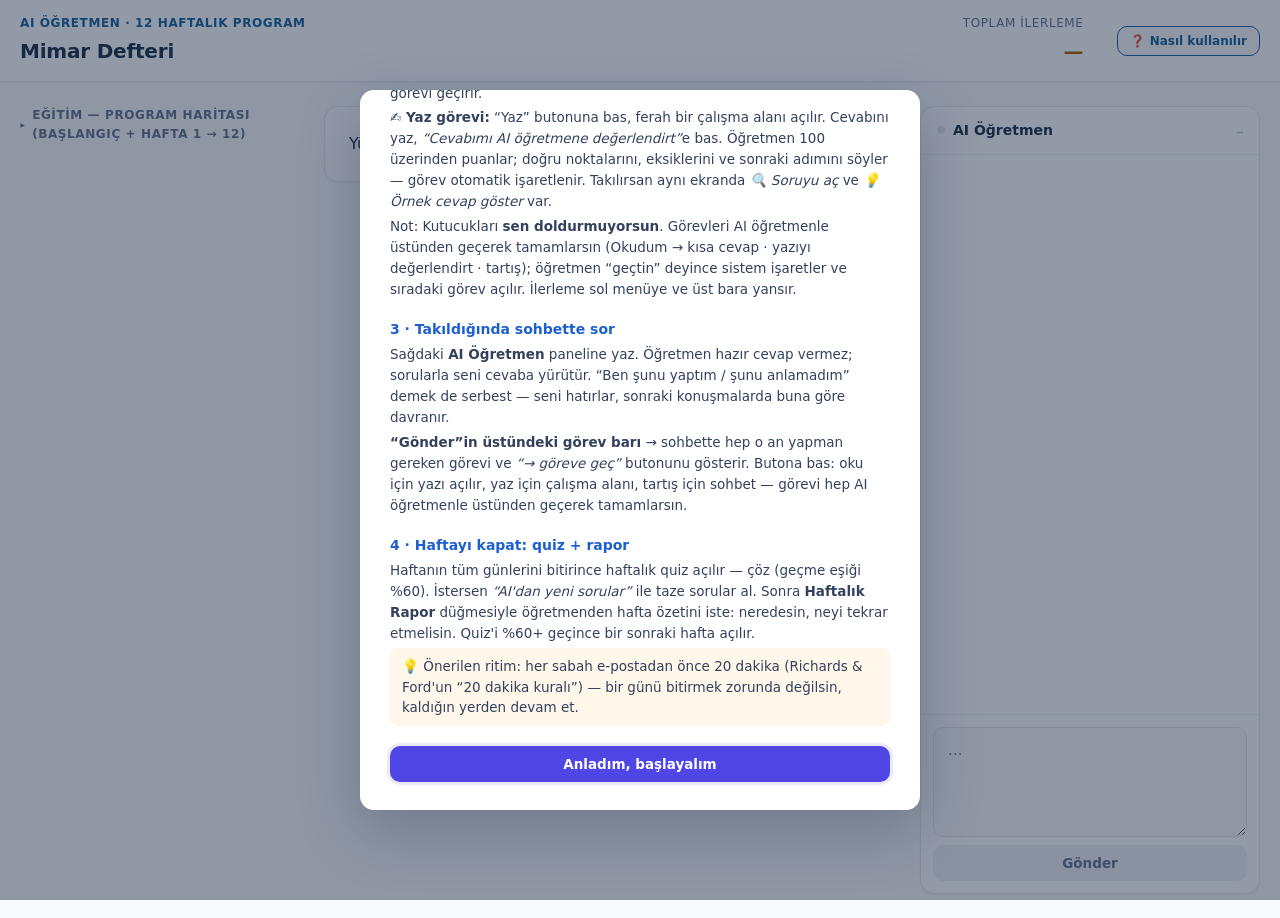
==== src/main/resources/static/index.html @ cf383ac9 "SokratAI (sokratai.tech) — AI Öğretmen: temiz başlangıç (kaynak: dd96b78)" ====
<!DOCTYPE html>
<html lang="tr">
<head>
<meta charset="UTF-8">
<meta name="viewport" content="width=device-width, initial-scale=1.0">
<title>AI Öğretmen — Mimar Defteri</title>
<meta http-equiv="Content-Security-Policy" content="default-src 'self'; img-src 'self' data:; connect-src 'self'">
<link rel="icon" href="data:,">
<link rel="stylesheet" href="style.css">
</head>
<body>

<header>
  <div class="hwrap">
    <div class="brand">
      <span class="eyebrow">AI Öğretmen · 12 Haftalık Program</span>
      <h1>Mimar Defteri</h1>
    </div>
    <div class="stat">
      <span class="lab">Toplam İlerleme</span>
      <span class="val" id="toplam-ilerleme">—</span>
    </div>
    <button class="btn btn-ikincil" id="kilavuz-ac" title="Nasıl kullanılır?">❓ Nasıl kullanılır</button>
  </div>
</header>

<dialog id="kilavuz">
  <div class="kilavuz-icerik">
    <h2>📖 Bu sayfa nasıl kullanılır?</h2>
    <!-- Moda özgü metin (Faz 10, ADR-0017): data-yalniz-yerel sitede gizlenir, data-yalniz-site yalnız sitede
         açılır (app.js moduMetinleriUygula). -->
    <p class="kilavuz-ozet" data-yalniz-yerel>Kısa özet: <strong>Dersi oku → Görevi AI öğretmenle üstünden geç
      (öğretmen “geçtin” deyince sistem işaretler) → Takılınca Sohbet'te sor → Hafta bitince quiz + rapor</strong></p>
    <p class="kilavuz-ozet" data-yalniz-site hidden>Kısa özet: <strong>Dersi oku → Görevi yap ve ✓ düğmesiyle kendin
      işaretle → Hafta bitince quiz → sonraki hafta açılır.</strong> AI öğretmen isteğe bağlı: kendi OpenRouter
      anahtarınla sohbet edebilirsin.</p>

    <h3>Ekranda ne ne demek?</h3>
    <p><strong>Hafta başlığı ve altındaki cümle</strong> → o haftanın hedefi: hafta bitince
      bunu yapabiliyor olmalısın. Altındaki <em>Kaynak:</em> satırı, dersin hangi yazı/kitaba
      dayandığını söyler.</p>
    <p><strong>📚 “Bu haftanın kaynakları” kutusu</strong> → o yazıların Türkçe çalışma
      metinleri. Bir görev “yazıyı oku” diyorsa ya da derse başlamadan okumak istersen,
      buradan aç — yazı sayfada açılır (başka siteye gitmene gerek yok).</p>
    <p><strong>GÜN 1…5 kartları</strong> → haftanın günlük dersleri. Karta tıkla: ders metni
      ve görevler açılır. Başlıktaki <strong>“1/3” sayacı</strong> o günün görevlerinden kaçını
      bitirdiğini gösterir (1/3 = üç görevden biri tamam).</p>
    <p><strong>Görev satırları</strong> → sırayla yapılacak işler; biri bitmeden bir sonraki
      açılmaz. Her görevin türü bellidir: <em>📖 Oku</em>, <em>✍️ Yaz</em>, <em>💬 Tartış</em>.
      Yanındaki butona basınca ne yapacağın açılır.</p>

    <h3>1 · Haftayı seç, günün dersini oku</h3>
    <p>Sol menüden haftayı seç (kilitli haftalar için önce öncekini bitirmen gerekir).
      Gün kartına tıkla — ders metni açılır. Yazıların tamamı Türkçe.</p>

    <h3>2 · Görevleri sırayla yap</h3>
    <p data-yalniz-yerel><strong>📖 Oku görevi:</strong> “Oku” butonuna bas, yazı sayfada açılır. Okuyunca
      <em>“✓ Okudum”</em>a bas — sonra AI öğretmen kısaca üstünden geçmen için bir soru sorar;
      en kritik 1-2 noktayı kendi cümlelerinle yazınca öğretmen görevi geçirir.</p>
    <p data-yalniz-yerel><strong>✍️ Yaz görevi:</strong> “Yaz” butonuna bas, ferah bir çalışma alanı açılır.
      Cevabını yaz, <em>“Cevabımı AI öğretmene değerlendirt”</em>e bas. Öğretmen 100 üzerinden
      puanlar; doğru noktalarını, eksiklerini ve sonraki adımını söyler — görev otomatik işaretlenir.
      Takılırsan aynı ekranda <em>🔍 Soruyu aç</em> ve <em>💡 Örnek cevap göster</em> var.</p>
    <p data-yalniz-yerel>Not: Kutucukları <strong>sen doldurmuyorsun</strong>. Görevleri AI öğretmenle üstünden
      geçerek tamamlarsın (Okudum → kısa cevap · yazıyı değerlendirt · tartış); öğretmen “geçtin”
      deyince sistem işaretler ve sıradaki görev açılır. İlerleme sol menüye ve üst bara yansır.</p>
    <p data-yalniz-site hidden><strong>📖 Oku görevi:</strong> “Oku” butonuna bas, yazı sayfada açılır. Okuyunca
      <em>“Okudum ✓”</em>a bas — görev işaretlenir. (Sohbete anahtarını eklediysen öğretmen önce kısa bir soru
      sorar; kendi cümlelerinle cevaplayınca görev geçer.)</p>
    <p data-yalniz-site hidden><strong>✍️ Yaz görevi:</strong> Görevi kendi defterinde ya da bir dosyada yap;
      bitirince <em>“Yaptım ✓”</em>a bas.</p>
    <p data-yalniz-site hidden><strong>💬 Tartış görevi:</strong> Konuyu düşün; anahtarın varsa AI öğretmenle
      sohbette tartış, yoksa <em>“Tartıştım ✓”</em> ile işaretle.</p>
    <p data-yalniz-site hidden>Not: <strong>Kutucukları kendin de işaretleyebilirsin</strong> — bitirdiğin görevi
      ✓ düğmesiyle işaretle, sıradaki görev açılır. İlerleme sol menüye ve üst bara yansır.</p>

    <h3>3 · Takıldığında sohbette sor</h3>
    <p data-yalniz-yerel>Sağdaki <strong>AI Öğretmen</strong> paneline yaz. Öğretmen hazır cevap vermez;
      sorularla seni cevaba yürütür. “Ben şunu yaptım / şunu anlamadım” demek de serbest —
      seni hatırlar, sonraki konuşmalarda buna göre davranır.</p>
    <p data-yalniz-yerel><strong>“Gönder”in üstündeki görev barı</strong> → sohbette hep o an yapman gereken
      görevi ve <em>“→ göreve geç”</em> butonunu gösterir. Butona bas: oku için yazı açılır,
      yaz için çalışma alanı, tartış için sohbet — görevi hep AI öğretmenle üstünden geçerek
      tamamlarsın.</p>
    <p data-yalniz-site hidden><strong>AI öğretmen isteğe bağlı, kendi anahtarınla:</strong> sağdaki panele kendi
      OpenRouter anahtarını eklersen öğretmenle sohbet edebilirsin. Öğretmen hazır cevap vermez; sorularla seni
      cevaba yürütür. Ücret senin OpenRouter hesabına yazılır; anahtarın yalnız bu tarayıcıda durur, sunucumuz
      kaydetmez. Anahtar eklemezsen de program eksiksiz çalışır.</p>
    <p data-yalniz-site hidden><strong>Görev barı</strong> → sağ panelde hep o an yapman gereken görevi gösterir;
      butonla göreve geçer ya da bitirdiğin görevi işaretlersin.</p>

    <h3 data-yalniz-yerel>4 · Haftayı kapat: quiz + rapor</h3>
    <h3 data-yalniz-site hidden>4 · Haftayı kapat: quiz</h3>
    <p data-yalniz-yerel>Haftanın tüm günlerini bitirince haftalık quiz açılır — çöz (geçme eşiği %60).
      İstersen <em>“AI'dan yeni sorular”</em> ile taze sorular al. Sonra <strong>Haftalık Rapor</strong>
      düğmesiyle öğretmenden hafta özetini iste: neredesin, neyi tekrar etmelisin.
      Quiz'i %60+ geçince bir sonraki hafta açılır.</p>
    <p data-yalniz-site hidden>Haftanın tüm günlerini bitirince haftalık quiz açılır — çöz (geçme eşiği %60).
      Quiz'i %60+ geçince bir sonraki hafta açılır.</p>

    <h3 data-yalniz-site hidden>5 · İlerlemen bu tarayıcıda</h3>
    <p data-yalniz-site hidden>Giriş yok: ilerlemen bu tarayıcıda tutulur. Üstteki <strong>🔑 İlerleme kodum</strong>
      ile kodunu al; başka bir tarayıcıda <strong>↩ Geri yükle</strong>'ye yapıştırınca kaldığın yerden devam
      edersin. Kodu şifre gibi sakla.</p>

    <p class="kilavuz-ritim">💡 Önerilen ritim: her sabah e-postadan önce 20 dakika
      (Richards &amp; Ford'un “20 dakika kuralı”) — bir günü bitirmek zorunda değilsin,
      kaldığın yerden devam et.</p>

    <button class="btn" id="kilavuz-kapat">Anladım, başlayalım</button>
  </div>
</dialog>

<!-- İlerleme kodu (yalnız site, ADR-0017): app.js ilerlemeKoduKur üst bar düğmelerini ekler ve bir bölümü açar. -->
<dialog id="kod-dialog" class="kod-dialog" aria-labelledby="kod-baslik">
  <div class="kod-icerik">
    <section id="kod-bolum" hidden>
      <h2 id="kod-baslik">🔑 İlerleme kodun</h2>
      <p>Bu tarayıcıdaki ilerlemen (görevler, quizler, sohbet) bu koda bağlı. Başka bir tarayıcıda ya da cihazda
        devam etmek için kodu kopyala, orada <strong>↩ Geri yükle</strong>'ye yapıştır.</p>
      <div class="kod-satir">
        <input id="kod-deger" class="kod-deger mono" type="text" readonly spellcheck="false" aria-label="İlerleme kodun">
        <button class="btn" id="kod-kopyala" type="button">Kopyala</button>
      </div>
      <p class="kod-mesaj" id="kod-mesaj" role="status" hidden></p>
      <p class="kod-uyari">⚠️ Bu kod şifre gibidir; kim bilirse ilerlemeni görür. Kimseyle paylaşma. Başka
        tarayıcıda devam etmek için orada 'Geri yükle'ye yapıştır.</p>
      <p class="kod-not">Kodun, ilk ilerlemeni kaydettikten sonra başka tarayıcıda işe yarar.</p>
    </section>
    <section id="geri-bolum" hidden>
      <h2>↩ İlerlemeni geri yükle</h2>
      <p>Başka bir tarayıcıda aldığın ilerleme kodunu yapıştır. Bu tarayıcı o ilerlemeye geçer.</p>
      <form id="geri-form" class="kod-satir" novalidate>
        <input id="geri-kod" class="kod-deger mono" type="text" autocomplete="off" spellcheck="false"
               placeholder="İlerleme kodun" aria-label="İlerleme kodu">
        <button class="btn" id="geri-yukle-btn" type="submit">Geri yükle</button>
      </form>
      <p class="kod-mesaj" id="geri-mesaj" role="alert" hidden></p>
      <p class="kod-uyari">⚠️ Bu tarayıcıdaki ilerleme bu kodla değişecek — buradaki mevcut ilerleme birleştirilmez.</p>
    </section>
    <button class="btn btn-ikincil kod-kapat" type="button" data-kod-kapat>Kapat</button>
  </div>
</dialog>

<div class="layout">

  <aside>
    <details class="menu-bolum">
      <summary class="map-title">Eğitim — Program Haritası (Başlangıç + Hafta 1 → 12)</summary>
      <div class="layer-stack" id="katman-haritasi"></div>
    </details>
    <!-- Mülakat bölümü varsayılan GİZLİ (ADR-0011): mulakat.js yalnız /api/ozellikler
         mulakat=true dönerse açar. -->
    <details class="menu-bolum" id="mulakat-bolumu" hidden>
      <summary class="map-title">Mülakat Hazırlığı — 14 Kademe</summary>
      <div class="layer-stack" id="mulakat-haritasi"></div>
    </details>
  </aside>

  <main id="icerik">
    <div class="panel" id="hafta-paneli">Yükleniyor…</div>
  </main>

  <div class="chat-aside">
    <div class="chat-panel">
      <div class="chat-head">
        <span class="dot" id="chat-dot"></span>
        <span class="t">AI Öğretmen</span>
        <span class="s mono" id="chat-durum">…</span>
      </div>
      <div class="chat-mesajlar" id="chat-mesajlar"></div>
      <div class="chat-giris">
        <div class="gorev-bar" id="gorev-bar" hidden></div>
        <textarea id="chat-girdi" placeholder="…" disabled></textarea>
        <button class="btn" id="chat-gonder" disabled>Gönder</button>
      </div>
    </div>
  </div>

</div>

<script src="app.js"></script>
<script src="mulakat.js"></script>
</body>
</html>
---- src/main/resources/static/style.css ----
/* AI Öğretmen — mimar-programi temasının offline uyarlaması */
:root {
  --ink: #F9FAFB;        /* açık zemin (yumuşak nötr) */
  --ink-2: #FFFFFF;      /* panel zemin */
  --line: #E5E7EB;       /* kenarlık (yumuşak) */
  --line-soft: #EEF1F4;
  --paper: #1C3247;      /* ana metin (koyu lacivert) */
  --muted: #64748B;      /* ikincil metin (yumuşak gri) */
  --cyan: #186399;       /* vurgu mavi (ikincil / link) */
  --amber: #A86300;      /* ilerleme / uyarı — WCAG AA (küçük metin 4.5:1) */
  --green: #25804C;      /* tamamlandı */
  --red: #BE4433;        /* yanlış / tehlike */
  --primary: #4F46E5;    /* ana aksiyon — indigo */
  --primary-hover: #4338CA;
  --primary-soft: rgba(79,70,229,.09);
  --radius: 10px;        /* varsayılan (buton/input/task) */
  --radius-lg: 14px;     /* büyük kartlar (panel, chat-panel, drawer) */
  --radius-sm: 8px;      /* küçük öğeler */
  --shadow-sm: 0 1px 2px rgba(16,24,40,.05);
  --shadow-md: 0 4px 12px -2px rgba(16,24,40,.08);
  --focus: 0 0 0 3px rgba(79,70,229,.12);
  --sans: system-ui, -apple-system, 'Segoe UI', sans-serif;
  --mono: ui-monospace, 'SF Mono', Menlo, monospace;
}
* { box-sizing: border-box; margin: 0; padding: 0; }
body {
  font-family: var(--sans);
  background: var(--ink);
  color: var(--paper);
  min-height: 100vh;
  line-height: 1.6;
}
.mono { font-family: var(--mono); }

/* ÜST BAR */
header {
  border-bottom: 1px solid var(--line);
  background: rgba(255,255,255,.94);
  backdrop-filter: blur(6px);
  box-shadow: var(--shadow-sm);
  position: sticky; top: 0; z-index: 50;
}
.hwrap { max-width: 1480px; margin: 0 auto; padding: 14px 20px; display: flex; align-items: center; gap: 18px; flex-wrap: wrap; }
.brand { display: flex; flex-direction: column; gap: 2px; margin-right: auto; }
.brand .eyebrow { font-family: var(--sans); font-size: 12px; font-weight: 600; letter-spacing: .05em; color: var(--cyan); text-transform: uppercase; }
.brand h1 { font-size: 20px; font-weight: 700; letter-spacing: -.01em; }
.stat { display: flex; flex-direction: column; align-items: flex-end; gap: 2px; min-width: 90px; }
.stat .lab { font-family: var(--sans); font-size: 12px; font-weight: 500; letter-spacing: .05em; color: var(--muted); text-transform: uppercase; }
.stat .val { font-size: 20px; font-weight: 700; color: var(--amber); }

/* YERLEŞİM: sol harita | içerik | sohbet paneli */
.layout {
  max-width: 1480px; margin: 0 auto; padding: 24px 20px;
  display: grid; grid-template-columns: 280px 1fr 340px; gap: 24px;
}
/* grid çocukları içerik min-genişliğinin altına inebilsin — 1fr=minmax(auto,1fr) yatay taşmasını önler */
.layout > * { min-width: 0; }
@media (max-width: 1200px) { .layout { grid-template-columns: 260px minmax(0, 1fr); } .chat-aside { grid-column: 1 / -1; position: static; height: auto; } }
@media (max-width: 860px) {
  .layout { grid-template-columns: minmax(0, 1fr); }
  aside { position: static; }
  .chat-aside { height: auto; }
  /* mobil dokunma hedefleri ≥40px */
  .btn, .btn-ikincil, .sifirla-btn { min-height: 40px; }
  .task-aksiyon { min-height: 38px; padding: 8px 12px; }
}

/* SOL: KATMAN HARİTASI (hafta 12 üstte, hafta 1 en altta — katman metaforu) */
aside { position: sticky; top: 96px; align-self: start; }
.map-title { font-family: var(--sans); font-size: 12px; font-weight: 600; letter-spacing: .05em; color: var(--muted); text-transform: uppercase; margin-bottom: 12px; }
.layer-stack { display: flex; flex-direction: column; gap: 8px; }
.layer {
  display: flex; align-items: center; gap: 10px;
  border: 1px solid var(--line); border-radius: var(--radius);
  background: var(--ink-2); padding: 10px 12px; cursor: pointer;
  box-shadow: var(--shadow-sm);
  transition: border-color .2s, transform .15s, box-shadow .15s;
  position: relative; overflow: hidden;
}
.layer:hover { border-color: var(--cyan); transform: translateX(3px); box-shadow: var(--shadow-md); }
.layer.active { border-color: var(--amber); }
.layer.baslangic { border-style: dashed; border-color: var(--amber); background: rgba(199,122,23,.07); margin-bottom: 4px; }
.layer.baslangic .no { font-size: 15px; width: auto; }
.layer.baslangic .pct { color: var(--amber); }
.layer .fillbar { position: absolute; left: 0; top: 0; bottom: 0; background: rgba(37,128,76,.10); z-index: 0; transition: width .4s ease; }
.layer > * { position: relative; z-index: 1; }
.layer .no { font-family: var(--mono); font-size: 11px; color: var(--cyan); width: 30px; flex-shrink: 0; }
.layer .nm { font-size: 13px; font-weight: 500; flex: 1; line-height: 1.3; }
.layer .pct { font-family: var(--mono); font-size: 11px; color: var(--muted); }
.layer.done .pct, .layer.done .no { color: var(--green); }

/* ORTA: İÇERİK */
.panel { border: 1px solid var(--line); border-radius: var(--radius-lg); background: var(--ink-2); padding: 24px; margin-bottom: 24px; box-shadow: var(--shadow-sm); }
.week-head { display: flex; align-items: baseline; gap: 12px; flex-wrap: wrap; margin-bottom: 6px; }
.week-head .tag { font-family: var(--sans); font-size: 12px; font-weight: 600; letter-spacing: .05em; color: var(--amber); text-transform: uppercase; border: 1px solid var(--amber); border-radius: 999px; padding: 2px 10px; }
.week-head h2 { font-size: 24px; font-weight: 700; letter-spacing: -.01em; }
.week-goal { color: var(--muted); font-size: 14px; margin-bottom: 4px; }
.week-src { font-family: var(--mono); font-size: 12px; color: var(--cyan); }
.hafta-kilit-banner { font-size: 13.5px; line-height: 1.5; color: #8a5a00; background: rgba(199,127,0,.09);
  border: 1px solid rgba(199,127,0,.4); border-left: 4px solid var(--amber); border-radius: 8px;
  padding: 10px 14px; margin: 10px 0 14px; }

.day { border: 1px solid var(--line-soft); border-radius: var(--radius); margin-top: 16px; overflow: hidden; }
.day-head { display: flex; align-items: center; gap: 10px; padding: 12px 16px; cursor: pointer; background: rgba(24,99,153,.05); }
.day-head:hover { background: rgba(24,99,153,.10); }
.day-head .dno { font-family: var(--mono); font-size: 11px; color: var(--cyan); flex-shrink: 0; width: 52px; }
.day-head .dtitle { font-weight: 600; font-size: 14px; flex: 1; }
.day-head .dstat { font-family: var(--mono); font-size: 11px; color: var(--muted); }
.day-head .dstat.done { color: var(--green); }
.day-head .chev { color: var(--muted); transition: transform .2s; font-size: 12px; }
.day.open .chev { transform: rotate(90deg); }
.day-body { display: none; padding: 14px 16px 18px; border-top: 1px solid var(--line-soft); }
.day.open .day-body { display: block; }
.ders { font-size: 14px; margin-bottom: 12px; }
.ders p { margin-bottom: 8px; }
.tasklist { display: flex; flex-direction: column; gap: 8px; }
.task { display: flex; align-items: center; gap: 10px; font-size: 13.5px; padding: 8px 10px; border: 1px solid var(--line-soft); border-radius: 8px; transition: background .15s, border-color .15s; }
.task:hover { background: rgba(24,99,153,.04); border-color: var(--line); }
.task input { accent-color: var(--green); width: 15px; height: 15px; flex-shrink: 0; cursor: pointer; }
.task.checked { color: var(--muted); }
.task .task-metin { flex: 1; min-width: 0; line-height: 1.4; overflow-wrap: anywhere; }
.task.checked .task-metin { text-decoration: line-through; text-decoration-color: rgba(37,128,76,.6); }

/* görev tip rozetleri */
.tip-rozet { display: inline-flex; align-items: center; justify-content: center; width: 24px; height: 24px; border-radius: 8px; font-size: 13px; line-height: 1; flex-shrink: 0; }
.tip-rozet.tip-oku    { background: rgba(24,99,153,.12); }
.tip-rozet.tip-yaz    { background: var(--primary-soft); }
.tip-rozet.tip-tartis { background: rgba(199,127,0,.14); }

/* görev aksiyon butonları */
.task-aksiyon { flex-shrink: 0; font-family: var(--sans); font-size: 12px; font-weight: 600; border-radius: 8px; padding: 6px 12px; cursor: pointer; border: 1px solid transparent; white-space: nowrap; transition: opacity .15s, background .15s, border-color .15s; }
.task-aksiyon:hover { opacity: .88; }
.task-aksiyon.tip-oku    { background: var(--ink); color: var(--cyan);    border-color: var(--cyan); }
.task-aksiyon.tip-yaz    { background: var(--primary); color: #fff; }
.task-aksiyon.tip-tartis { background: var(--ink); color: var(--amber);   border-color: var(--amber); }

/* panelde sabit aktif görev bağlam kartı */
.aktif-gorev { display: flex; align-items: center; gap: 8px; flex-wrap: wrap; margin: 10px 12px 0; padding: 8px 10px; border: 1px solid var(--primary); border-radius: 10px; background: var(--primary-soft); }
.aktif-gorev[hidden] { display: none; }
.aktif-gorev-etiket { font-family: var(--sans); font-size: 12px; letter-spacing: .05em; text-transform: uppercase; color: var(--primary); font-weight: 700; }
.aktif-gorev-metin { flex: 1; min-width: 120px; font-size: 12.5px; font-weight: 500; color: var(--paper); line-height: 1.4; }
.aktif-gorev-arac { display: flex; gap: 6px; align-items: center; margin-left: auto; }
.aktif-gorev-ornek { font-family: var(--sans); font-size: 11px; font-weight: 600; background: var(--ink-2); color: var(--primary); border: 1px solid var(--primary); border-radius: 8px; padding: 4px 9px; cursor: pointer; white-space: nowrap; transition: background .15s, color .15s; }
.aktif-gorev-ornek:hover { background: var(--primary); color: #fff; }
.aktif-gorev-kapat { background: none; border: none; color: var(--muted); font-size: 14px; line-height: 1; padding: 2px 4px; cursor: pointer; }
.aktif-gorev-kapat:hover { color: var(--red); }

/* değerlendirme sonrası görevi tamam butonu */
.gorev-tamam-btn { margin-top: 12px; background: var(--green); }
.gorev-tamam-btn:hover, .oku-okudum-btn:hover { background: #1F6E41; }

/* QUIZ */
.quiz { margin-top: 24px; border: 1px solid var(--line); border-left: 3px solid var(--cyan); border-radius: var(--radius); padding: 20px; background: rgba(24,99,153,.03); }
.quiz h3 { font-size: 16px; margin-bottom: 4px; color: var(--cyan); }
.quiz .qmeta { font-family: var(--mono); font-size: 11px; color: var(--muted); margin-bottom: 14px; }
.q { margin-bottom: 18px; }
.q .qt { font-size: 14px; font-weight: 600; margin-bottom: 8px; }
.opt { display: flex; align-items: flex-start; gap: 8px; padding: 8px 10px; border: 1px solid var(--line-soft); border-radius: var(--radius-sm); cursor: pointer; font-size: 13.5px; margin-bottom: 6px; }
.opt:hover { border-color: var(--cyan); }
.opt.secili { border-color: var(--cyan); background: rgba(24,99,153,.07); }
.opt.dogru { border-color: var(--green); background: rgba(37,128,76,.08); }
.opt.yanlis { border-color: var(--red); background: rgba(190,68,51,.07); }
.aciklama { font-size: 12.5px; color: var(--muted); border-left: 3px solid var(--line); padding: 4px 10px; margin-top: 6px; display: none; }
.quiz.bitti .aciklama { display: block; }
.btn {
  font-family: var(--sans); font-size: 13.5px; font-weight: 600;
  background: var(--primary); color: #fff; border: 0; border-radius: var(--radius);
  padding: 10px 18px; cursor: pointer; transition: background .15s, box-shadow .15s;
}
.btn:hover { background: var(--primary-hover); }
.btn:focus-visible { outline: none; box-shadow: var(--focus); }
.btn:disabled { background: var(--line-soft); color: var(--muted); cursor: not-allowed; }
.quiz-sonuc { font-weight: 700; font-size: 15px; margin-top: 10px; }
.quiz-sonuc.gecti { color: var(--green); }
.quiz-sonuc.kaldi { color: var(--red); }

/* SAĞ: SOHBET PANELİ */
.chat-aside { position: sticky; top: 96px; align-self: start; display: flex; flex-direction: column; height: calc(100vh - 112px); }
.chat-panel {
  border: 1px solid var(--line); border-radius: var(--radius-lg); background: var(--ink-2);
  display: flex; flex-direction: column; flex: 1; min-height: 420px;
  box-shadow: var(--shadow-sm);
}
.chat-head { padding: 12px 16px; border-bottom: 1px solid var(--line-soft); display: flex; align-items: center; gap: 8px; }
.chat-head .dot { width: 8px; height: 8px; border-radius: 50%; background: var(--line); }
.chat-head .dot.aktif { background: var(--green); }
.chat-head .t { font-weight: 700; font-size: 14px; }
.chat-head .s { font-family: var(--mono); font-size: 10.5px; color: var(--muted); margin-left: auto; }
.chat-mesajlar { flex: 1; overflow-y: auto; padding: 14px 16px; display: flex; flex-direction: column; gap: 10px; }
.chat-bilgi {
  border: 1px solid var(--line); border-radius: var(--radius);
  padding: 14px; font-size: 13px; color: var(--muted); background: rgba(24,99,153,.03);
}
.chat-bilgi b { color: var(--paper); }
.chat-bilgi ul { margin: 8px 0 0 18px; }
.chat-giris { border-top: 1px solid var(--line-soft); padding: 12px; display: flex; flex-direction: column; gap: 8px; }
.chat-giris textarea {
  width: 100%; resize: vertical; border: 1px solid var(--line); border-radius: var(--radius);
  font-family: var(--sans); font-size: 14.5px; line-height: 1.5; padding: 12px 14px;
  min-height: 110px; max-height: 300px; box-sizing: border-box;
  color: var(--paper); background: var(--ink-2);
}
.chat-giris .btn { width: 100%; }
.chat-giris textarea:focus { outline: none; border-color: var(--cyan); box-shadow: 0 0 0 3px rgba(24,99,153,.1); }
.chat-giris textarea:disabled { background: var(--ink); color: var(--muted); cursor: not-allowed; }

/* sohbet panelindeki dinamik "görevi bitir" barı (aktif göreve göre değişir) */
.gorev-bar { display: flex; align-items: center; gap: 8px; flex-wrap: wrap; padding: 8px 10px; border: 1px solid var(--primary); border-radius: var(--radius); background: var(--primary-soft); }
.gorev-bar-metin { flex: 1; min-width: 120px; font-size: 12.5px; font-weight: 500; color: var(--paper); line-height: 1.4; }
.gorev-bar-bitti { flex: 1; font-size: 12.5px; font-weight: 600; color: var(--muted); }
.gorev-bar.onizleme { border-color: var(--amber); background: rgba(168,99,0,.07); }
.gorev-bar-onizleme { flex: 1; min-width: 120px; font-size: 12px; font-weight: 500; color: #8a5a00; line-height: 1.45; }
.gorev-bar-btn { font-family: var(--sans); font-size: 12.5px; font-weight: 700; background: var(--primary); color: #fff; border: none; border-radius: var(--radius); padding: 9px 14px; min-height: 40px; cursor: pointer; white-space: nowrap; transition: background .15s; }
.gorev-bar-btn:hover { background: var(--primary-hover); }
.gorev-bar-btn:disabled { opacity: .65; cursor: default; }

/* sohbet modları */
.chat-modlar { display: flex; gap: 6px; padding: 10px 12px 0; }
.mod-btn {
  flex: 1; font-family: var(--sans); font-size: 12px; font-weight: 500; letter-spacing: .04em; text-transform: uppercase;
  background: var(--ink); color: var(--muted); border: 1px solid var(--line-soft);
  border-radius: var(--radius-sm); padding: 7px 0; cursor: pointer; transition: background .15s, border-color .15s, color .15s;
}
.mod-btn.aktif { background: rgba(24,99,153,.08); color: var(--cyan); border-color: var(--cyan); font-weight: 600; }

/* mesaj baloncukları */
.msg { max-width: 92%; padding: 9px 12px; border-radius: var(--radius); font-size: 13.5px; white-space: pre-wrap; }
.msg.user { align-self: flex-end; background: rgba(24,99,153,.10); border: 1px solid var(--line-soft); }
.msg.asistan { align-self: flex-start; background: var(--ink); border: 1px solid var(--line-soft); }
.msg.bekliyor { color: var(--muted); font-style: italic; }

/* butonlar / rapor / kitap */
.btn-ikincil { background: var(--ink); color: var(--cyan); border: 1px solid var(--cyan); font-size: 12px; padding: 7px 12px; margin-left: auto; }
.btn-ikincil:hover { background: rgba(24,99,153,.08); color: var(--cyan); }
.rapor-kutu { border: 1px solid var(--amber); border-radius: var(--radius); padding: 16px 18px; margin: 14px 0 6px; font-size: 14px; background: rgba(199,127,0,.03); }
.rapor-kutu h1 { font-size: 20px; margin-bottom: 8px; }
.rapor-kutu h2 { font-size: 15px; margin: 12px 0 4px; color: var(--cyan); }
.rapor-kutu ul { margin-left: 18px; }
.rapor-alt { display: flex; gap: 8px; align-items: center; font-size: 11px; color: var(--muted); margin-bottom: 10px; }
.rapor-alt .btn { margin-left: 0; }
.kitap-arac { display: flex; gap: 8px; padding: 10px 12px 0; }
.kitap-arac input[type="text"] {
  flex: 1; border: 1px solid var(--line); border-radius: var(--radius);
  font-family: var(--sans); font-size: 13px; padding: 7px 10px; color: var(--paper);
}
.kitap-arac input[type="text"]:focus { outline: none; border-color: var(--cyan); }
.dosya-btn { cursor: pointer; white-space: nowrap; }
.kitap-listesi { font-size: 12.5px; border: 1px solid var(--line); border-radius: var(--radius); padding: 10px 12px; color: var(--muted); background: rgba(24,99,153,.02); }
.kitap-listesi b { color: var(--paper); }

/* eğitim kaynakları */
.kaynak-baslik { font-size: 12px; font-weight: 600; letter-spacing: .05em; color: var(--muted); margin: 16px 0 8px; }
.kaynak-satir {
  display: flex; align-items: baseline; gap: 10px; cursor: pointer;
  border: 1px solid var(--line-soft); border-radius: var(--radius);
  padding: 12px 14px; margin-bottom: 8px; transition: border-color .15s, transform .15s, box-shadow .15s;
}
.kaynak-satir:hover { border-color: var(--cyan); transform: translateY(-1px); box-shadow: var(--shadow-md); }
.kaynak-ad { font-weight: 600; font-size: 13.5px; color: var(--cyan); flex: 1; }
.kaynak-meta { font-size: 11px; color: var(--muted); }
.kaynak-okuma .rapor-kutu { border-color: var(--cyan); background: rgba(24,99,153,.03); }
.kaynak-okuma .rapor-kutu h2 { margin-top: 14px; }
.kaynak-okuma .rapor-kutu h3 { font-size: 14px; margin: 12px 0 4px; }
.kaynak-okuma .rapor-kutu blockquote { border-left: 3px solid var(--line); padding-left: 10px; color: var(--muted); margin: 8px 0; }

/* değerlendirme kartı */
.dk { align-self: stretch; border: 1px solid var(--line); border-radius: var(--radius); padding: 12px; font-size: 13px; }
.dk .dk-puan { font-size: 26px; font-weight: 700; }
.dk .dk-puan.iyi { color: var(--green); }
.dk .dk-puan.orta { color: var(--amber); }
.dk .dk-puan.dusuk { color: var(--red); }
.dk h4 { font-size: 12px; text-transform: uppercase; letter-spacing: .04em; margin: 10px 0 4px; font-family: var(--sans); font-weight: 600; }
.dk h4.g { color: var(--green); } .dk h4.e { color: var(--amber); } .dk h4.y { color: var(--red); }
.dk ul { margin-left: 16px; }
.dk .dk-adim { border-left: 3px solid var(--cyan); padding: 4px 10px; margin-top: 10px; background: rgba(24,99,153,.05); }

/* Kullanım kılavuzu */
#kilavuz{margin:auto;border:none;border-radius:14px;box-shadow:0 20px 60px rgba(15,30,60,.25);
  max-width:560px;width:92%;padding:0}
#kilavuz::backdrop{background:rgba(15,30,60,.45)}
.kilavuz-icerik{padding:28px 30px;max-height:80vh;overflow-y:auto}
.kilavuz-icerik h2{margin:0 0 10px;font-size:20px;color:var(--koyu,#14264a)}
.kilavuz-icerik h3{margin:18px 0 4px;font-size:14px;color:var(--mavi,#1c5fd0)}
.kilavuz-icerik p{margin:4px 0;font-size:13.5px;line-height:1.55;color:#33415e}
.kilavuz-ozet{background:#eef4ff;border-radius:8px;padding:8px 12px;font-size:13px}
.kilavuz-ritim{background:#fff7ea;border-radius:8px;padding:8px 12px;margin-top:14px}
#kilavuz-kapat{margin-top:16px;width:100%}
#kilavuz-ac{white-space:nowrap;margin-left:16px}
.ipucu{font-size:12px;color:#5b6b8c;background:#f4f7fd;border-left:3px solid #c3d4f5;
  border-radius:0 8px 8px 0;padding:6px 10px;margin:6px 0 10px;line-height:1.5}

/* hidden özniteliği HER ZAMAN gizlesin — .kaynak-liste/.oku-drawer'daki display override'ları
   [hidden]'ı ezmesin (katlanır liste açık kalması bu yüzdendi). */
[hidden] { display: none !important; }

/* ---------- okuma yan-sayfası (side-sheet drawer) ---------- */
.oku-backdrop { position: fixed; inset: 0; background: rgba(15,30,45,.42); opacity: 0; transition: opacity .24s ease; z-index: 60; }
.oku-backdrop.acik { opacity: 1; }
body.oku-acik { overflow: hidden; }
.oku-drawer { position: fixed; top: 0; right: 0; height: 100vh; width: min(680px, 92vw); background: var(--ink);
  box-shadow: -12px 0 32px rgba(15,30,45,.20); display: flex; flex-direction: column;
  transform: translateX(100%); transition: transform .26s cubic-bezier(.2,.7,.2,1); z-index: 61; }
.oku-drawer.acik { transform: translateX(0); }
.oku-drawer-head { display: flex; align-items: center; gap: 10px; padding: 16px 20px; border-bottom: 1px solid var(--line); flex-shrink: 0; }
.oku-drawer-ikon { font-size: 18px; }
.oku-drawer-baslik { font-weight: 700; font-size: 15px; color: var(--paper); flex: 1; line-height: 1.3; }
.oku-drawer-kapat { width: 32px; height: 32px; border-radius: 8px; border: 1px solid var(--line); background: var(--ink);
  color: var(--muted); font-size: 15px; cursor: pointer; flex-shrink: 0; transition: background .15s; }
.oku-drawer-kapat:hover { background: var(--line-soft); }
.oku-drawer-govde { flex: 1; overflow-y: auto; padding: 24px 28px; }
.oku-drawer-govde .oku-metin { max-width: 68ch; font-size: 17px; line-height: 1.7; color: var(--paper); }
.oku-drawer-govde .oku-metin h2 { font-size: 21px; margin: 22px 0 8px; }
.oku-drawer-govde .oku-metin h3 { font-size: 17px; margin: 18px 0 6px; }
.oku-drawer-govde .oku-metin p { margin: 10px 0; }
.oku-drawer-govde .oku-metin ul, .oku-drawer-govde .oku-metin ol { margin: 10px 0 10px 22px; }
.oku-drawer-govde .oku-metin blockquote { border-left: 3px solid var(--line); padding-left: 12px; color: var(--muted); margin: 10px 0; }
.oku-drawer-govde .oku-metin code { font-family: var(--mono); background: var(--line-soft); padding: 1px 5px; border-radius: 4px; font-size: .9em; }
.oku-drawer-alt { display: flex; align-items: center; justify-content: space-between; gap: 10px; padding: 12px 20px; border-top: 1px solid var(--line); flex-shrink: 0; min-height: 12px; }
.oku-drawer-orijinal { color: var(--cyan); font-size: 12px; text-decoration: none; }
.oku-drawer-orijinal:hover { text-decoration: underline; }
.oku-secim-liste { display: flex; flex-direction: column; gap: 8px; }

/* ---------- katlanır kaynak başlığı ---------- */
.kaynak-blok { margin: 18px 0 4px; }
.kaynak-katli-baslik { display: flex; align-items: center; gap: 8px; width: 100%; text-align: left;
  background: rgba(24,99,153,.05); border: 1px solid var(--line-soft); border-radius: 8px; padding: 9px 12px; cursor: pointer;
  font-family: var(--sans); color: var(--paper); transition: background .15s; }
.kaynak-katli-baslik:hover { background: rgba(24,99,153,.10); }
.kaynak-katli-ad { font-size: 12.5px; font-weight: 600; flex: 1; }
.kaynak-katli-chev { color: var(--muted); font-size: 12px; transition: transform .2s; }
.kaynak-katli-baslik.acik .kaynak-katli-chev { transform: rotate(90deg); }
.kaynak-liste { display: flex; flex-direction: column; gap: 8px; margin-top: 8px; }

/* ---------- orta kolon: geniş çalışma görünümü ---------- */
.calisma-geri { margin: 0 0 14px; }
.calisma-kart { max-width: 780px; }
.calisma-ust { font-size: 12px; letter-spacing: .05em; color: var(--muted); }
.calisma-baslik { display: flex; align-items: center; gap: 10px; margin: 8px 0 6px; }
.calisma-etiket { font-size: 12px; text-transform: uppercase; letter-spacing: .05em; color: var(--muted); font-family: var(--sans); font-weight: 600; }
.calisma-cip { margin-left: auto; font-size: 11px; font-family: var(--mono); color: var(--primary);
  background: var(--primary-soft); border-radius: 999px; padding: 3px 10px; }
.calisma-gorev { font-size: 19px; line-height: 1.4; color: var(--paper); margin: 0 0 14px; font-weight: 700; }
.calisma-baglam { margin: 0 0 16px; border: 1px solid var(--line-soft); border-radius: 10px; background: rgba(24,99,153,.04); padding: 0 14px; }
.calisma-baglam summary { cursor: pointer; padding: 11px 0; font-size: 12.5px; font-weight: 600; color: var(--cyan); list-style: none; }
.calisma-baglam summary::-webkit-details-marker { display: none; }
.calisma-baglam summary::before { content: "▸ "; }
.calisma-baglam[open] summary::before { content: "▾ "; }
.calisma-baglam-ic { font-size: 13.5px; line-height: 1.6; color: var(--paper); padding: 0 0 12px; }
.calisma-baglam-ic p { margin: 4px 0; }
.calisma-arac-ipucu { font-size: 13px; line-height: 1.5; color: var(--muted); margin: 4px 0 10px; }
.calisma-arac-ipucu strong { color: var(--mavi, #1c5fd0); font-weight: 600; }
.calisma-arac { margin-bottom: 8px; }
.calisma-arac .btn-ikincil { margin-left: 0; }
.calisma-ornek { border: 1px solid var(--line); border-radius: var(--radius-sm); padding: 12px 14px; margin-bottom: 12px; background: rgba(24,99,153,.03); }
.calisma-ornek-baslik { font-size: 12px; color: var(--muted); letter-spacing: .05em; margin-bottom: 6px; }
.calisma-ornek-metin { font-size: 13.5px; line-height: 1.6; color: var(--paper); white-space: pre-wrap; }
.calisma-girdi { width: 100%; min-height: 220px; resize: vertical; font-family: var(--sans); font-size: 15px; line-height: 1.6;
  color: var(--paper); background: #fff; border: 1.5px solid var(--line); border-radius: 10px; padding: 14px 16px; box-sizing: border-box; }
.calisma-girdi:focus { outline: none; border-color: var(--primary); box-shadow: 0 0 0 3px var(--primary-soft); }
.calisma-gonder { margin-top: 12px; }
.calisma-sonuc { margin-top: 16px; }
.calisma-sonuc .dk { font-size: 14px; }
.calisma-sohbet-link { margin: 12px 0 0; }
.gorev-tamam-btn { margin-top: 12px; background: var(--green); }

/* ---------- AI panel netlik yardımcıları ---------- */
.mod-aciklama { font-size: 12px; color: var(--muted); line-height: 1.5; padding: 8px 2px 8px; border-bottom: 1px solid var(--line-soft); margin-bottom: 8px; }
.panel-odak { font-size: 12px; font-weight: 600; color: #fff; background: var(--cyan); border-radius: 6px; padding: 7px 12px; margin-bottom: 8px; line-height: 1.4; box-shadow: 0 1px 3px rgba(24,99,153,.25); }
.chat-ayrac { text-align: center; font-size: 11px; color: var(--muted); font-family: var(--mono); margin: 8px 0 4px; letter-spacing: .03em; }

/* ---------- otomatik tamamlama / okudum ---------- */
.oku-okudum-btn { background: var(--green); color: #fff; font-size: 13px; padding: 8px 16px; }
.msg.sistem { align-self: center; background: rgba(37,128,76,.10); color: var(--green); border: 1px solid rgba(37,128,76,.30); border-radius: 999px; padding: 5px 14px; font-size: 12px; font-weight: 600; text-align: center; }
.calisma-tamam-not { margin-top: 10px; color: var(--green); font-size: 13px; font-weight: 600; }
.aktif-gorev-tamam { background: var(--green); color: #fff; border: none; border-radius: 8px; font-size: 12px; padding: 5px 10px; cursor: pointer; }
.aktif-gorev-tamam:disabled { opacity: .7; cursor: default; }

/* ---------- sıralı görev kilidi ---------- */
.task.task-kilitli { opacity: .45; }
.task.task-kilitli:hover { background: none; border-color: var(--line-soft); }
.task.task-aktif { border-color: var(--primary); background: var(--primary-soft); }
.task-aksiyon:disabled { opacity: .5; cursor: not-allowed; }
.task-aksiyon:disabled:hover { opacity: .5; }
.task input:disabled { cursor: not-allowed; }
.simdi-rozet { font-size: 10px; font-family: var(--mono); color: var(--primary); background: #fff; border: 1px solid var(--primary); border-radius: 999px; padding: 2px 8px; white-space: nowrap; flex-shrink: 0; }

/* ---------- lineer kilit: hafta / gün / quiz ---------- */
.layer.kilitli { opacity: .45; cursor: not-allowed; }
.layer.kilitli:hover { transform: none; }
.day.gun-kilitli { opacity: .5; }
.day.gun-kilitli .day-head { cursor: not-allowed; }
.quiz-kilit { color: var(--muted); background: var(--line-soft); border-radius: 8px; padding: 12px 14px; font-size: 13px; margin-top: 4px; }

.sifirla-btn { font-size: 12px; padding: 6px 10px; border-radius: 8px; border: 1px solid var(--line); background: var(--ink); color: var(--muted); cursor: pointer; margin-right: 8px; }
.sifirla-btn:hover { color: var(--red); border-color: var(--red); }

/* ---------- okuma metnindeki inline SVG şemalar (```svg fence) ---------- */
.oku-sema { margin: 22px auto; text-align: center; max-width: 100%; }
.oku-sema svg { max-width: 100%; height: auto; }
.oku-sema figcaption { font-size: 12px; color: var(--muted); margin-top: 6px; font-family: var(--mono); }

/* ---------- markdown tablolar (GFM eklentisi — ADR-0006) ---------- */
/* display:block + overflow-x:auto → dar ekranda tablo KENDİ İÇİNDE kayar, gövde yatay taşmaz */
.ders table, .oku-metin table, .rapor-kutu table {
  width: 100%; border-collapse: collapse; margin: 14px 0; font-size: 13.5px;
  display: block; overflow-x: auto; border-radius: var(--radius-sm);
}
.ders th, .oku-metin th, .rapor-kutu th {
  text-align: left; font-weight: 700; color: var(--paper);
  background: var(--line-soft); border: 1px solid var(--line); padding: 8px 10px;
  white-space: nowrap;
}
.ders td, .oku-metin td, .rapor-kutu td {
  border: 1px solid var(--line); padding: 8px 10px; vertical-align: top; line-height: 1.45;
}
.ders tbody tr:nth-child(even), .oku-metin tbody tr:nth-child(even),
.rapor-kutu tbody tr:nth-child(even) { background: rgba(24,99,153,.03); }

/* görev barı durum modifikatörleri: yüzeydeysen "sürüyor", gün bitince "bitti" */
.gorev-bar.suruyor { border-color: var(--green); background: rgba(37,128,76,.06); }
.gorev-bar.suruyor .gorev-bar-btn { background: var(--green); }
.gorev-bar.suruyor .gorev-bar-btn:hover { background: #1f6b40; }
.gorev-bar.bitti { border-color: var(--green); background: rgba(37,128,76,.06); }

/* ---------- Prompt Atölyesi ---------- */
/* sol menü satırı: kilitsiz, indigo vurgulu (Başlangıç Kılavuzu'nun altında) */
.layer.atolye { border-style: dashed; border-color: var(--primary); background: var(--primary-soft); margin-bottom: 4px; }
.layer.atolye .no { font-size: 15px; width: auto; }
.layer.atolye .pct { color: var(--primary); }
.layer.atolye.active { border-style: solid; border-color: var(--primary); }

/* kategori sekmeleri */
.atolye-sekmeler { display: flex; flex-wrap: wrap; gap: 8px; margin: 18px 0 6px; }
.atolye-sekme { font-family: var(--sans); font-size: 13px; font-weight: 600; color: var(--muted);
  background: var(--ink); border: 1px solid var(--line); border-radius: 999px; padding: 7px 16px; cursor: pointer;
  transition: color .15s, border-color .15s, background .15s; }
.atolye-sekme:hover { color: var(--primary); border-color: var(--primary); }
.atolye-sekme.aktif { color: #fff; background: var(--primary); border-color: var(--primary); }
.atolye-kat-aciklama { font-size: 13.5px; line-height: 1.6; color: var(--muted); margin: 8px 0 4px; }

/* alıştırma kartları */
.atolye-kartlar { display: flex; flex-direction: column; gap: 18px; margin-top: 16px; }
.atolye-kart { border: 1px solid var(--line); border-radius: var(--radius-lg); background: var(--ink-2);
  padding: 18px 20px; box-shadow: var(--shadow-sm); }
.atolye-kart-bas { display: flex; align-items: baseline; gap: 10px; margin-bottom: 10px; }
.atolye-teknik { font-size: 17px; font-weight: 700; color: var(--paper); margin: 0; }
.atolye-id { font-size: 11px; color: var(--muted); }
.atolye-bolum { margin: 10px 0; }
.atolye-etiket { font-family: var(--sans); font-size: 11px; font-weight: 700; letter-spacing: .05em;
  text-transform: uppercase; color: var(--cyan); margin-bottom: 4px; }
.atolye-etiket.kotu { color: var(--red); }
.atolye-bolum-ic { font-size: 14px; line-height: 1.6; color: var(--paper); }
.atolye-p { margin: 4px 0; white-space: pre-wrap; }
.atolye-kod { background: rgba(16,24,40,.05); border: 1px solid var(--line-soft); border-radius: var(--radius-sm);
  padding: 10px 12px; margin: 6px 0; overflow-x: auto; font-family: var(--mono); font-size: 12.5px; line-height: 1.5; }
.atolye-kod code { font-family: var(--mono); white-space: pre; }
.atolye-kotu { border-left: 3px solid var(--red); background: rgba(190,68,51,.05); border-radius: var(--radius-sm);
  padding: 8px 12px; font-family: var(--mono); font-size: 13px; color: var(--paper); white-space: pre-wrap; }
.atolye-girdi { width: 100%; min-height: 110px; resize: vertical; font-family: var(--sans); font-size: 14.5px;
  line-height: 1.6; margin: 12px 0 6px; padding: 12px 14px; border: 1px solid var(--line); border-radius: var(--radius);
  background: var(--ink); color: var(--paper); }
.atolye-girdi:focus { outline: none; border-color: var(--primary); box-shadow: 0 0 0 3px var(--primary-soft); }
.atolye-ipucu { margin: 6px 0 10px; border: 1px solid var(--line-soft); border-radius: var(--radius-sm);
  background: rgba(24,99,153,.04); padding: 0 12px; }
.atolye-ipucu summary { cursor: pointer; padding: 9px 0; font-size: 12.5px; font-weight: 600; color: var(--cyan);
  list-style: none; }
.atolye-ipucu summary::-webkit-details-marker { display: none; }
.atolye-ipucu summary::before { content: "▸ "; }
.atolye-ipucu[open] summary::before { content: "▾ "; }
.atolye-ipucu-ic { font-size: 13.5px; line-height: 1.6; color: var(--paper); padding: 0 0 10px; }
.atolye-cozum-btn { margin-left: 0; }
.atolye-cozum { margin-top: 12px; border-top: 1px dashed var(--line); padding-top: 10px; }
.atolye-ai-btn { margin-top: 12px; }
.atolye-ai-sonuc { margin-top: 12px; }
.atolye-ai-sonuc .dk { font-size: 14px; }

/* mülakat: cevap verildikten sonra kalan (doğru/yanlış olmayan) şıklar sönük + tıklanamaz
   (".pasif" — "kilitli" platformda ilerleme-kilidi anlamına gelir, karışmasın) */
.opt.pasif { opacity: .6; cursor: not-allowed; pointer-events: none; }

/* Tekrar listesinde ÖNCEKİ yanlış seçim: kesikli kırmızı — ".yanlis"tan (dolu kırmızı, kesin
   sonuç) ayrılır, çünkü burada soru hâlâ ÇÖZÜLEBİLİR; doğru cevap gösterilmez. */
.opt.onceki { border-color: var(--red); border-style: dashed; background: rgba(190,68,51,.04); }
.opt.onceki:hover { border-style: solid; }
.opt-not { font-size: 11px; color: var(--red); opacity: .85; margin-left: auto; flex-shrink: 0;
  align-self: center; padding-left: 8px; }

/* ---------- sol menü: katlanır bölümler (Eğitim / Mülakat bağımsız aç-kapa) ---------- */
.menu-bolum { margin-bottom: 20px; }
.menu-bolum > summary.map-title {
  cursor: pointer; list-style: none; user-select: none;
  display: flex; align-items: center; gap: 7px;
}
.menu-bolum > summary.map-title::-webkit-details-marker { display: none; }
.menu-bolum > summary.map-title::before {
  content: "\25BE"; font-size: 9px; color: var(--muted);
  transition: transform .15s ease; flex-shrink: 0;
}
.menu-bolum:not([open]) > summary.map-title::before { transform: rotate(-90deg); }
.menu-bolum > summary.map-title:hover { color: var(--primary); }

/* Katlanabilir mülakat sorusu (native <details>) — .quiz kimliği (cyan sol şerit) korunur,
   ama başlık artık tıklanır özet; şıklar ancak açınca görünür (menü gibi). */
details.mulakat-soru { margin-top: 10px; padding: 0; overflow: hidden; }
/* user-select:none YOK: sayfayı yukarıdan aşağı sürükleyerek soru+şık birlikte kopyalanabilsin
   (soru metni sol menüdeki başlıkların aksine içerik). İstenmeyen aç/kapa'yı mulakat.js'teki
   seçim korumalı click handler engeller. */
details.mulakat-soru > summary.qsum {
  cursor: pointer; list-style: none;
  display: flex; align-items: center; gap: 10px; padding: 11px 14px;
  background: rgba(24,99,153,.05);
}
details.mulakat-soru > summary.qsum:hover { background: rgba(24,99,153,.10); }
details.mulakat-soru > summary.qsum::-webkit-details-marker { display: none; }
details.mulakat-soru > summary.qsum::before {
  content: "\25B6"; font-size: 9px; color: var(--muted);
  transition: transform .15s ease; flex-shrink: 0;
}
details.mulakat-soru[open] > summary.qsum::before { transform: rotate(90deg); }
.qsum-no { font-family: var(--mono); font-size: 11px; color: var(--cyan); flex-shrink: 0; }
.qsum-zor { font-family: var(--mono); font-size: 10.5px; color: var(--muted);
  border: 1px solid var(--line-soft); border-radius: 6px; padding: 1px 6px; flex-shrink: 0; }
.qsum-t { font-size: 13.5px; font-weight: 600; flex: 1; min-width: 0; }
.qsum-durum { font-family: var(--mono); font-weight: 700; flex-shrink: 0; }
.qsum-durum.dogru { color: var(--green); }
.qsum-durum.yanlis { color: var(--red); }
details.mulakat-soru > .q { padding: 14px 16px 8px; margin-bottom: 0; }

/* Soru listesi araç çubuğu — "Tümünü aç/kapat". Kapalı <details> içeriği render edilmediği için
   sürükleyerek kopyalamaya girmez; bu düğme tek tıkla hepsini açar. */
.soru-araclar { display: flex; margin: 14px 0 2px; }
.tumunu-ac { font-family: var(--mono); font-size: 11.5px; border-radius: var(--radius-sm);
  padding: 5px 10px; cursor: pointer; white-space: nowrap; }

/* "Doğru Cevaplar" sol-menü satırı — Hatalı'nın (❌) yeşil simetriği (✅). */
.layer.atolye.dogrular { border-color: var(--green); background: rgba(37,128,76,.06); }
.layer.atolye.dogrular .pct { color: var(--green); }
.layer.atolye.dogrular.active { border-style: solid; border-color: var(--green); }

/* Açılış karşılama/bilgilendirme sayfası (Hafta 1 otomatik yüklenmez). */
.karsilama { max-width: 760px; margin: 0 auto; padding: 8px 0; }
.karsilama-baslik { font-size: 26px; font-weight: 700; margin-bottom: 8px; }
.karsilama-ozet { font-size: 14.5px; color: var(--muted); line-height: 1.6; margin-bottom: 24px; }
.karsilama-kartlar { display: grid; grid-template-columns: 1fr 1fr; gap: 16px; }
.karsilama-kart { border: 1px solid var(--line); border-radius: var(--radius); padding: 22px;
  background: rgba(24,99,153,.03); display: flex; flex-direction: column; gap: 8px; }
.karsilama-kart .kk-ikon { font-size: 28px; }
.karsilama-kart h3 { font-size: 17px; color: var(--cyan); }
.karsilama-kart p { font-size: 13px; color: var(--muted); line-height: 1.55; flex: 1; }
.karsilama-kart .btn { margin-top: 10px; align-self: flex-start; }
@media (max-width: 640px) { .karsilama-kartlar { grid-template-columns: 1fr; } }

/* ---------- Hata sayfaları (static/error/*.html) — ortalanmış tek kart ---------- */
.kimlik-sayfa { display: flex; align-items: center; justify-content: center; padding: 48px 16px; min-height: 100vh; }
.kimlik-kart { width: 100%; max-width: 420px; background: var(--ink-2); border: 1px solid var(--line);
  border-radius: var(--radius-lg); box-shadow: var(--shadow-md); padding: 32px 28px; }
.kimlik-kart .eyebrow { font-size: 12px; font-weight: 600; letter-spacing: .05em; color: var(--cyan); text-transform: uppercase; }
.kimlik-kart h1 { font-size: 22px; font-weight: 700; margin: 4px 0 18px; }
.kimlik-kart p { font-size: 14px; color: var(--muted); margin-bottom: 14px; }
/* Hata sayfaları (static/error/*.html): bağlantı görünümlü tam genişlik düğme */
.btn-blok { display: block; text-align: center; text-decoration: none; margin-top: 6px; }

/* ---------- Faz 10 (ADR-0017): isteğe bağlı anahtar kartı + kendin işaretle + ilerleme kodu ---------- */
.anahtar-kart { border: 1px solid var(--line); border-radius: var(--radius); background: var(--ink-2);
  padding: 16px; display: flex; flex-direction: column; gap: 12px; box-shadow: var(--shadow-sm); }
.anahtar-baslik { font-size: 15px; font-weight: 700; line-height: 1.3; }
.anahtar-ozet { font-size: 13px; color: var(--muted); line-height: 1.5; }
.anahtar-hata { font-size: 13px; line-height: 1.5; color: var(--red); background: rgba(190,68,51,.07);
  border: 1px solid rgba(190,68,51,.3); border-radius: var(--radius-sm); padding: 8px 12px; }
.anahtar-form { display: flex; flex-direction: column; gap: 8px; }
.anahtar-etiket { font-size: 12px; font-weight: 600; color: var(--paper); }
.anahtar-girdi, .kod-deger { font: inherit; font-size: 14px; color: var(--paper); background: var(--ink-2);
  border: 1px solid var(--line); border-radius: var(--radius); padding: 8px 12px; min-height: 40px; width: 100%; min-width: 0; }
.anahtar-girdi:focus, .kod-deger:focus { outline: none; border-color: var(--primary); box-shadow: var(--focus); }
.anahtar-hatirla { display: flex; align-items: center; gap: 8px; font-size: 13px; color: var(--paper); cursor: pointer; }
.anahtar-hatirla input { accent-color: var(--primary); width: 16px; height: 16px; }
.anahtar-kaydet { width: 100%; }
.anahtar-yardim { font-size: 13px; border-top: 1px solid var(--line-soft); padding-top: 8px; }
.anahtar-yardim summary { cursor: pointer; color: var(--cyan); font-weight: 600; }
.anahtar-yardim ol { margin: 8px 0 0 20px; display: flex; flex-direction: column; gap: 4px; line-height: 1.5; }
.anahtar-not { font-size: 12px; color: var(--muted); line-height: 1.5; background: var(--ink);
  border-radius: var(--radius-sm); padding: 8px 12px; }
.anahtar-kaldir { font-family: var(--sans); font-size: 12px; color: var(--muted); background: transparent; border: 0;
  border-radius: var(--radius-sm); padding: 4px 8px; cursor: pointer; white-space: nowrap; }
.anahtar-kaldir:hover { color: var(--red); background: rgba(190,68,51,.07); }
.anahtar-kaldir:focus-visible { outline: none; box-shadow: var(--focus); }

/* "Okudum ✓ / Yaptım ✓ / Tartıştım ✓": görevi kendin işaretleme düğmesi (tamamlanma rengi) */
.task-aksiyon.task-isaretle { background: var(--ink-2); color: var(--green); border-color: var(--green); }
.task-aksiyon.task-isaretle:hover { background: rgba(37,128,76,.08); opacity: 1; }

/* İlerleme kodu penceresi (kılavuz penceresiyle aynı dil) */
.kod-btn { white-space: nowrap; }
.kod-btn:hover { color: var(--cyan); border-color: var(--cyan); }
.kod-dialog { margin: auto; border: none; border-radius: var(--radius-lg); box-shadow: 0 20px 60px rgba(15,30,60,.25);
  max-width: 520px; width: calc(100% - 32px); padding: 0; color: var(--paper); }
.kod-dialog::backdrop { background: rgba(15,30,60,.45); }
.kod-icerik { padding: 24px; display: flex; flex-direction: column; gap: 12px; max-height: 85vh; overflow-y: auto; }
.kod-icerik section { display: flex; flex-direction: column; gap: 12px; }
.kod-icerik section[hidden] { display: none; }
.kod-icerik h2 { font-size: 18px; font-weight: 700; }
.kod-icerik p { font-size: 13.5px; line-height: 1.55; color: var(--muted); }
.kod-satir { display: flex; gap: 8px; align-items: stretch; }
.kod-satir .btn { white-space: nowrap; }
.kod-mesaj { font-size: 13px; color: var(--green); }
.kod-mesaj.hata { color: var(--red); }
.kod-icerik .kod-uyari { color: #8a5a00; background: rgba(168,99,0,.07); border: 1px solid rgba(168,99,0,.25);
  border-radius: var(--radius-sm); padding: 8px 12px; }
.kod-icerik .kod-not { font-size: 12px; }
.kod-kapat { margin-left: 0; align-self: flex-end; }
@media (max-width: 520px) { .kod-satir { flex-direction: column; } }
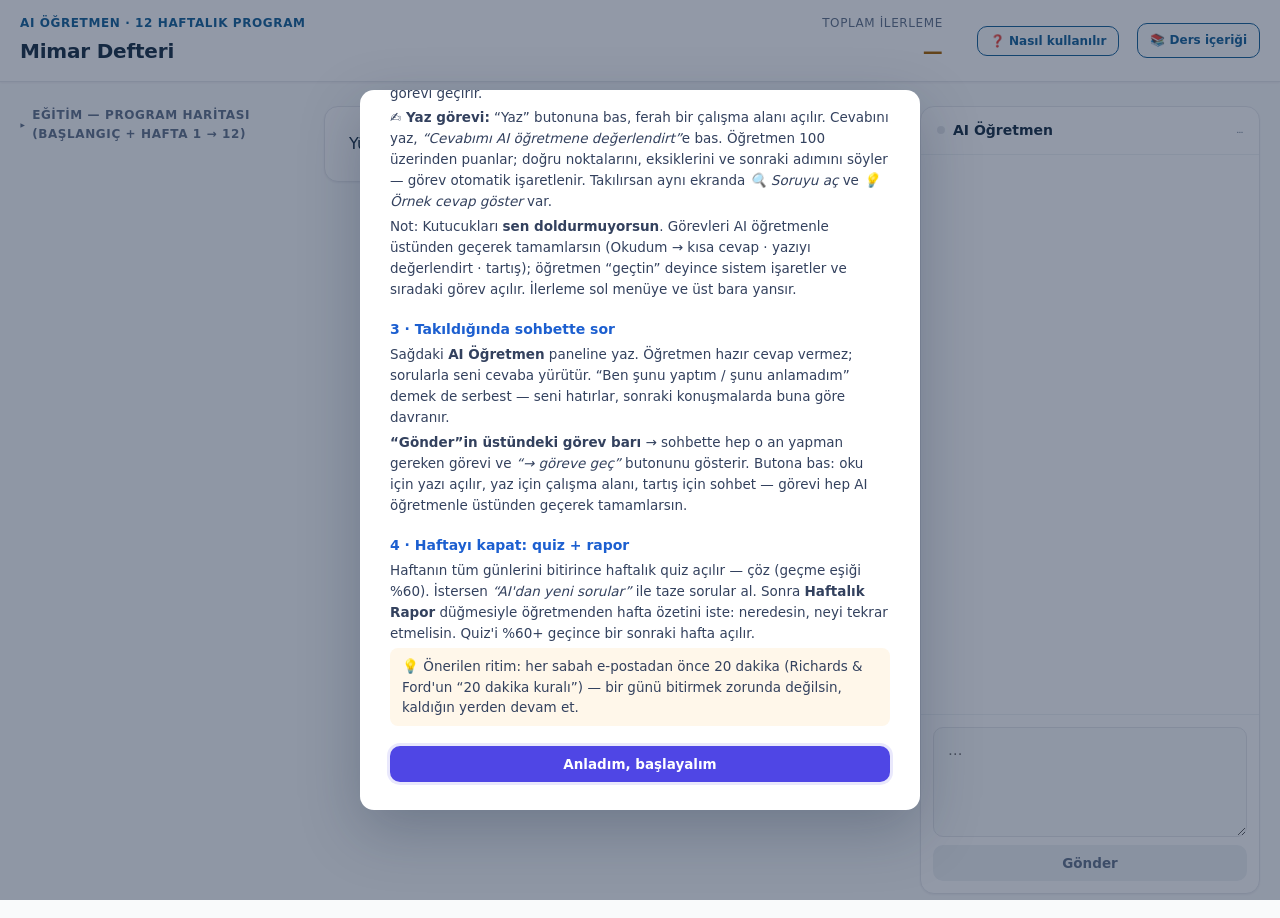
==== commit 3cef82cd: "[faz-12] Herkese açık ders sayfaları (JS'siz), llms.txt, genişletilmiş sitemap" ====
--- a/src/main/resources/static/index.html
+++ b/src/main/resources/static/index.html
@@ -3,10 +3,39 @@
 <head>
 <meta charset="UTF-8">
 <meta name="viewport" content="width=device-width, initial-scale=1.0">
-<title>AI Öğretmen — Mimar Defteri</title>
-<meta http-equiv="Content-Security-Policy" content="default-src 'self'; img-src 'self' data:; connect-src 'self'">
-<link rel="icon" href="data:,">
+<title>SokratAI — AI Öğretmen · 12 Haftalık Yapay Zekâ Mühendisliği Programı</title>
+<meta name="description" content="12 haftalık ücretsiz Türkçe yapay zekâ mühendisliği ve yazılım mimarlığı programı: günlük dersler, görevler, quizler ve Sokratik AI öğretmen.">
+<!-- CSP (ADR-0019): GA4 yalnız APP_SITE_GA_OLCUM_KIMLIGI ayarlıysa app.js'ten yüklenir; satır içi betik YOK. -->
+<meta http-equiv="Content-Security-Policy" content="default-src 'self'; script-src 'self' https://www.googletagmanager.com; connect-src 'self' https://*.google-analytics.com https://*.analytics.google.com https://*.googletagmanager.com; img-src 'self' data: https://*.google-analytics.com https://*.googletagmanager.com">
+<meta name="theme-color" content="#4F46E5">
+<meta name="robots" content="index, follow">
+<!-- seo:alan -->
+<meta property="og:type" content="website">
+<meta property="og:locale" content="tr_TR">
+<meta property="og:site_name" content="SokratAI">
+<meta property="og:title" content="SokratAI — AI Öğretmen">
+<meta property="og:description" content="12 haftalık ücretsiz Türkçe yapay zekâ mühendisliği ve yazılım mimarlığı programı: günlük dersler, görevler, quizler ve Sokratik AI öğretmen.">
+<meta name="twitter:card" content="summary">
+<meta name="twitter:title" content="SokratAI — AI Öğretmen">
+<meta name="twitter:description" content="12 haftalık ücretsiz Türkçe yapay zekâ mühendisliği ve yazılım mimarlığı programı: günlük dersler, görevler, quizler ve Sokratik AI öğretmen.">
+<link rel="icon" href="favicon.svg" type="image/svg+xml">
 <link rel="stylesheet" href="style.css">
+<!-- schema.org JSON-LD: çalıştırılmayan veri bloğu (CSP script-src'ye takılmaz). -->
+<script type="application/ld+json">
+{
+  "@context": "https://schema.org",
+  "@type": "Course",
+  "name": "AI Öğretmen — 12 Haftalık Yapay Zekâ Mühendisliği Programı",
+  "description": "12 haftalık ücretsiz Türkçe yapay zekâ mühendisliği ve yazılım mimarlığı programı: günlük dersler, görevler, quizler ve Sokratik AI öğretmen.",
+  "inLanguage": "tr",
+  "isAccessibleForFree": true,
+  "educationalLevel": "Orta",
+  "provider": {
+    "@type": "Organization",
+    "name": "SokratAI"
+  }
+}
+</script>
 </head>
 <body>
 
@@ -21,8 +50,19 @@
       <span class="val" id="toplam-ilerleme">—</span>
     </div>
     <button class="btn btn-ikincil" id="kilavuz-ac" title="Nasıl kullanılır?">❓ Nasıl kullanılır</button>
+    <a class="btn btn-ikincil ders-icerik-bag" href="/dersler">📚 Ders içeriği</a>
   </div>
 </header>
+
+<!-- JS çalıştırmayan tarayıcılar ve botlar için (ADR-0020): içerik /dersler altında sunucuda çizilir. -->
+<noscript>
+  <div class="panel noscript-not">
+    <p><strong>SokratAI</strong> — ücretsiz, Türkçe, 12 haftalık yapay zekâ mühendisliği ve yazılım mimarlığı
+      programı: günlük dersler, görevler, Türkçe kaynak metinleri ve Sokratik AI öğretmen. Etkileşimli uygulama
+      JavaScript ister; tüm ders ve kaynak metinlerini JavaScript olmadan okuyabilirsin:
+      <a href="/dersler">Ders içeriği</a>.</p>
+  </div>
+</noscript>
 
 <dialog id="kilavuz">
   <div class="kilavuz-icerik">
--- a/src/main/resources/static/style.css
+++ b/src/main/resources/static/style.css
@@ -609,3 +609,32 @@
 .kod-icerik .kod-not { font-size: 12px; }
 .kod-kapat { margin-left: 0; align-self: flex-end; }
 @media (max-width: 520px) { .kod-satir { flex-direction: column; } }
+
+/* ---------- Herkese açık, JS'siz ders sayfaları (/dersler, /hafta/…, /kaynak/…; ADR-0020) ---------- */
+.ders-icerik-bag { margin-left: 0; text-decoration: none; }
+.noscript-not { max-width: 860px; margin: 16px auto; }
+.acik-marka { font-size: 20px; font-weight: 700; letter-spacing: -.01em; color: var(--paper); text-decoration: none; }
+.acik-ust-bag { text-decoration: none; }
+.acik-sayfa { max-width: 860px; margin: 0 auto; padding: 24px 16px 40px; }
+.acik-yol ol { list-style: none; display: flex; flex-wrap: wrap; gap: 6px; font-size: 13px; color: var(--muted); margin-bottom: 18px; }
+.acik-yol li + li::before { content: "›"; margin-right: 6px; }
+.acik-yol a { color: var(--cyan); }
+.acik-icerik { font-size: 17px; line-height: 1.7; overflow-wrap: anywhere; }
+.acik-icerik h1 { font-size: 28px; line-height: 1.25; margin: 6px 0 12px; }
+.acik-icerik h2 { font-size: 21px; margin: 26px 0 8px; }
+.acik-icerik h3 { font-size: 17px; margin: 18px 0 6px; }
+.acik-icerik p { margin: 10px 0; }
+.acik-icerik ul, .acik-icerik ol { margin: 10px 0 10px 22px; }
+.acik-icerik li { margin: 4px 0; }
+.acik-icerik blockquote { border-left: 3px solid var(--line); padding-left: 12px; color: var(--muted); margin: 10px 0; }
+.acik-icerik code { font-family: var(--mono); background: var(--line-soft); padding: 1px 5px; border-radius: 4px; font-size: .9em; }
+.acik-icerik pre { overflow-x: auto; background: var(--line-soft); padding: 10px 12px; border-radius: 6px; margin: 10px 0; }
+.acik-icerik pre code { padding: 0; background: none; }
+.acik-icerik .eyebrow { font-size: 12px; font-weight: 600; letter-spacing: .05em; color: var(--cyan); text-transform: uppercase; margin: 0; }
+.acik-ozet { font-size: 18px; }
+.acik-soluk { color: var(--muted); font-size: 15px; }
+.acik-cta { margin: 16px 0 20px; }
+.acik-cta .btn { text-decoration: none; display: inline-block; }
+.acik-gezinme { display: flex; flex-wrap: wrap; justify-content: space-between; gap: 12px; margin-top: 28px; padding-top: 14px; border-top: 1px solid var(--line); }
+.acik-alt { max-width: 860px; margin: 0 auto; padding: 18px 16px 32px; border-top: 1px solid var(--line); font-size: 13px; color: var(--muted); }
+.acik-alt p { margin: 4px 0; }
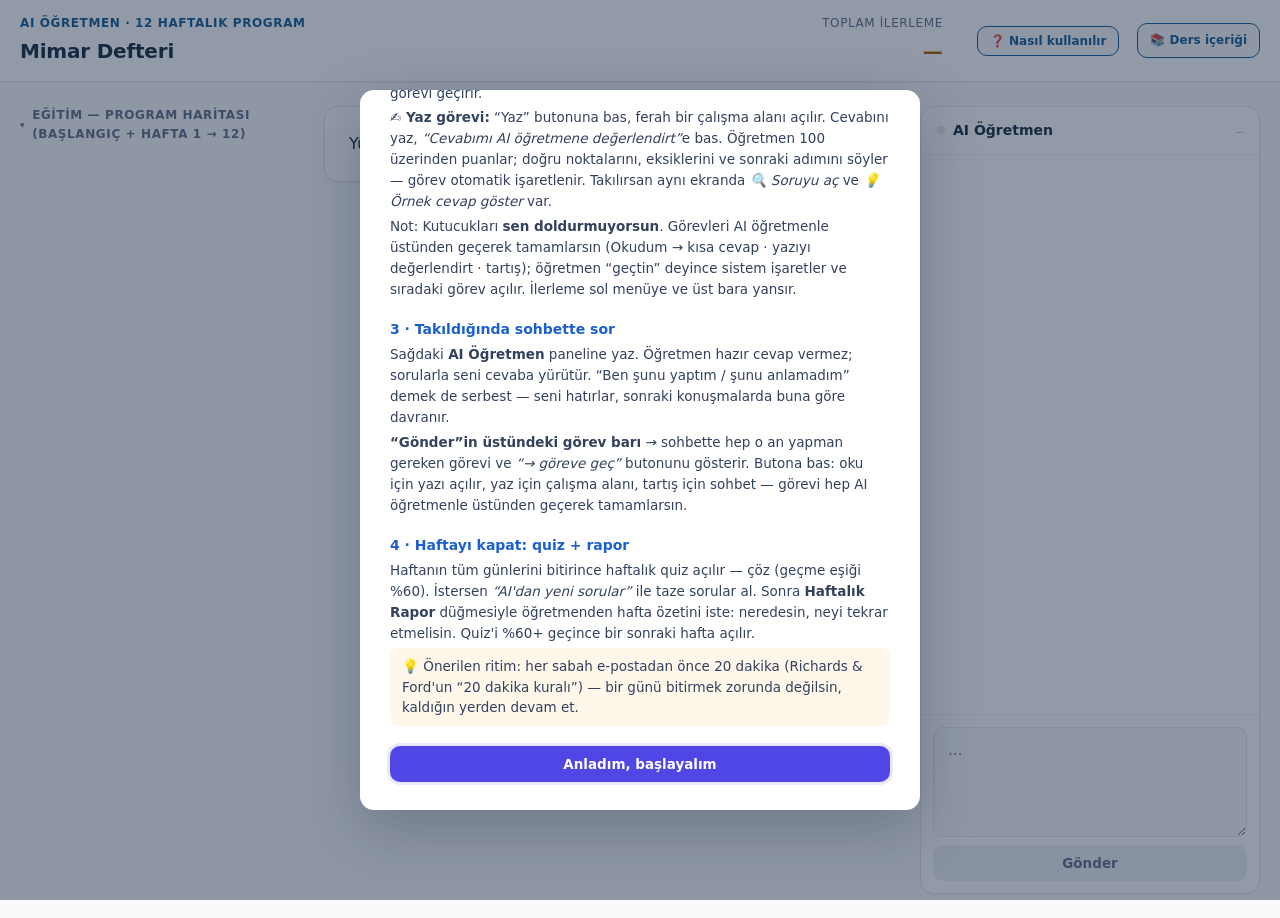
==== commit ad8bb4b4: "[faz-13] Sol menü geniş ekranda açık + "OpenRouter ile bağlan" (PKCE, tarayıcıda) - Eğitim menüsü >=" ====
--- a/src/main/resources/static/index.html
+++ b/src/main/resources/static/index.html
@@ -5,8 +5,9 @@
 <meta name="viewport" content="width=device-width, initial-scale=1.0">
 <title>SokratAI — AI Öğretmen · 12 Haftalık Yapay Zekâ Mühendisliği Programı</title>
 <meta name="description" content="12 haftalık ücretsiz Türkçe yapay zekâ mühendisliği ve yazılım mimarlığı programı: günlük dersler, görevler, quizler ve Sokratik AI öğretmen.">
-<!-- CSP (ADR-0019): GA4 yalnız APP_SITE_GA_OLCUM_KIMLIGI ayarlıysa app.js'ten yüklenir; satır içi betik YOK. -->
-<meta http-equiv="Content-Security-Policy" content="default-src 'self'; script-src 'self' https://www.googletagmanager.com; connect-src 'self' https://*.google-analytics.com https://*.analytics.google.com https://*.googletagmanager.com; img-src 'self' data: https://*.google-analytics.com https://*.googletagmanager.com">
+<!-- CSP (ADR-0019): GA4 yalnız APP_SITE_GA_OLCUM_KIMLIGI ayarlıysa app.js'ten yüklenir; satır içi betik YOK.
+     connect-src openrouter.ai: "OpenRouter ile bağlan" anahtar değişimi (PKCE, Faz 13; yalnız tarayıcıdan, sunucumuz görmez). -->
+<meta http-equiv="Content-Security-Policy" content="default-src 'self'; script-src 'self' https://www.googletagmanager.com; connect-src 'self' https://openrouter.ai https://*.google-analytics.com https://*.analytics.google.com https://*.googletagmanager.com; img-src 'self' data: https://*.google-analytics.com https://*.googletagmanager.com">
 <meta name="theme-color" content="#4F46E5">
 <meta name="robots" content="index, follow">
 <!-- seo:alan -->
@@ -185,7 +186,8 @@
 <div class="layout">
 
   <aside>
-    <details class="menu-bolum">
+    <!-- Açık/kapalı: app.js menuKur — ≥ 900 px varsayılan açık, dar ekranda kapalı; kullanıcı seçimi hatırlanır. -->
+    <details class="menu-bolum" id="egitim-menu">
       <summary class="map-title">Eğitim — Program Haritası (Başlangıç + Hafta 1 → 12)</summary>
       <div class="layer-stack" id="katman-haritasi"></div>
     </details>
--- a/src/main/resources/static/style.css
+++ b/src/main/resources/static/style.css
@@ -575,6 +575,11 @@
 .anahtar-hatirla { display: flex; align-items: center; gap: 8px; font-size: 13px; color: var(--paper); cursor: pointer; }
 .anahtar-hatirla input { accent-color: var(--primary); width: 16px; height: 16px; }
 .anahtar-kaydet { width: 100%; }
+/* Faz 13: "OpenRouter ile bağlan" (birincil yol) + elle yapıştırma ayıracı */
+.anahtar-baglan { width: 100%; min-height: 40px; font-weight: 700; }
+.anahtar-ya-da { font-size: 12px; color: var(--muted); text-align: center; border-top: 1px solid var(--line-soft);
+  padding-top: 10px; }
+.anahtar-yardim p { margin: 8px 0 0; line-height: 1.5; }
 .anahtar-yardim { font-size: 13px; border-top: 1px solid var(--line-soft); padding-top: 8px; }
 .anahtar-yardim summary { cursor: pointer; color: var(--cyan); font-weight: 600; }
 .anahtar-yardim ol { margin: 8px 0 0 20px; display: flex; flex-direction: column; gap: 4px; line-height: 1.5; }
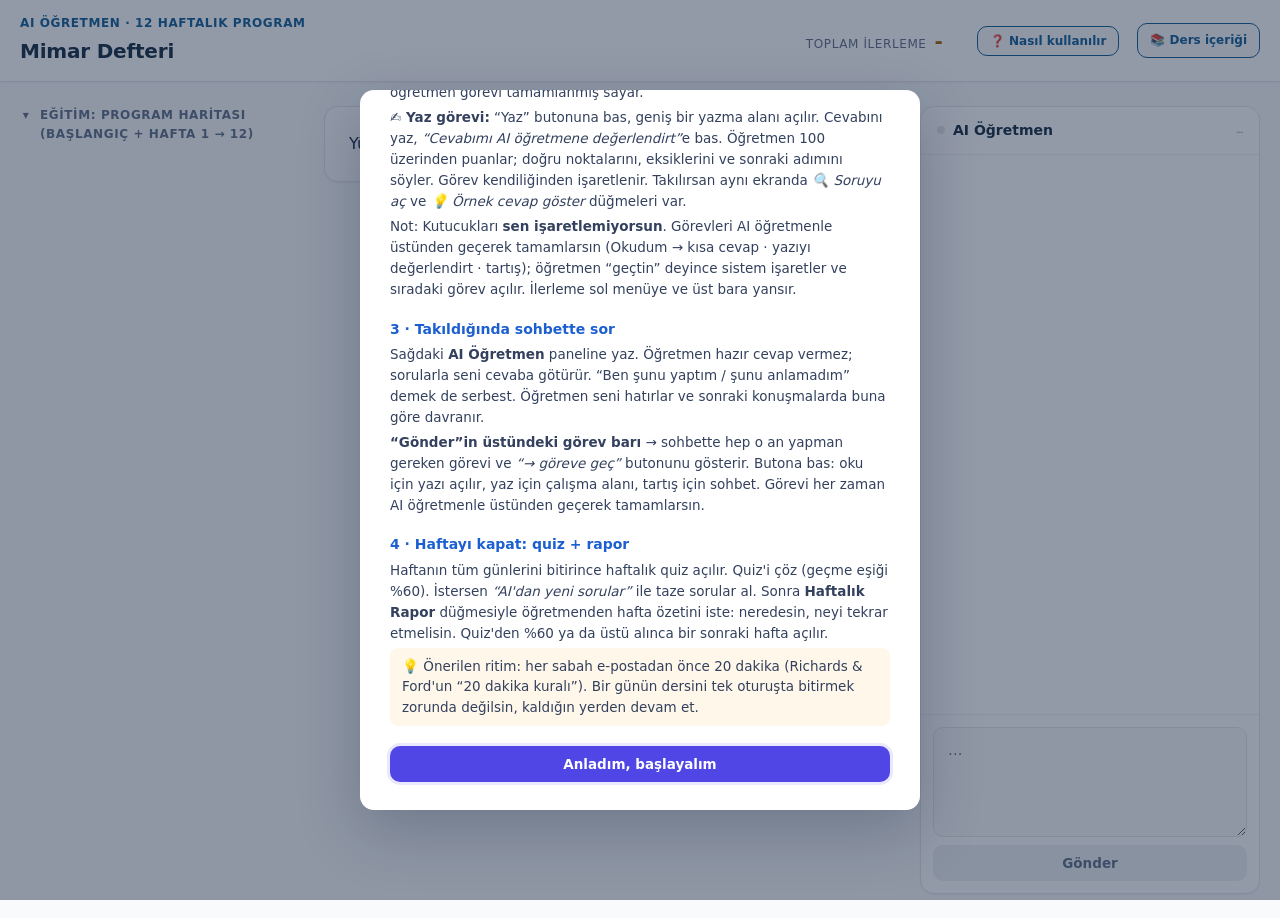
==== commit f59b992d: "[faz-14] Yazım kılavuzu, yazım testi, arayüz/prompt metinleri, atölye ai bayrağı, Codex düzeltmeleri" ====
--- a/src/main/resources/static/index.html
+++ b/src/main/resources/static/index.html
@@ -3,7 +3,7 @@
 <head>
 <meta charset="UTF-8">
 <meta name="viewport" content="width=device-width, initial-scale=1.0">
-<title>SokratAI — AI Öğretmen · 12 Haftalık Yapay Zekâ Mühendisliği Programı</title>
+<title>SokratAI · AI Öğretmen · 12 Haftalık Yapay Zekâ Mühendisliği Programı</title>
 <meta name="description" content="12 haftalık ücretsiz Türkçe yapay zekâ mühendisliği ve yazılım mimarlığı programı: günlük dersler, görevler, quizler ve Sokratik AI öğretmen.">
 <!-- CSP (ADR-0019): GA4 yalnız APP_SITE_GA_OLCUM_KIMLIGI ayarlıysa app.js'ten yüklenir; satır içi betik YOK.
      connect-src openrouter.ai: "OpenRouter ile bağlan" anahtar değişimi (PKCE, Faz 13; yalnız tarayıcıdan, sunucumuz görmez). -->
@@ -14,10 +14,10 @@
 <meta property="og:type" content="website">
 <meta property="og:locale" content="tr_TR">
 <meta property="og:site_name" content="SokratAI">
-<meta property="og:title" content="SokratAI — AI Öğretmen">
+<meta property="og:title" content="SokratAI · AI Öğretmen">
 <meta property="og:description" content="12 haftalık ücretsiz Türkçe yapay zekâ mühendisliği ve yazılım mimarlığı programı: günlük dersler, görevler, quizler ve Sokratik AI öğretmen.">
 <meta name="twitter:card" content="summary">
-<meta name="twitter:title" content="SokratAI — AI Öğretmen">
+<meta name="twitter:title" content="SokratAI · AI Öğretmen">
 <meta name="twitter:description" content="12 haftalık ücretsiz Türkçe yapay zekâ mühendisliği ve yazılım mimarlığı programı: günlük dersler, görevler, quizler ve Sokratik AI öğretmen.">
 <link rel="icon" href="favicon.svg" type="image/svg+xml">
 <link rel="stylesheet" href="style.css">
@@ -26,7 +26,7 @@
 {
   "@context": "https://schema.org",
   "@type": "Course",
-  "name": "AI Öğretmen — 12 Haftalık Yapay Zekâ Mühendisliği Programı",
+  "name": "AI Öğretmen: 12 Haftalık Yapay Zekâ Mühendisliği Programı",
   "description": "12 haftalık ücretsiz Türkçe yapay zekâ mühendisliği ve yazılım mimarlığı programı: günlük dersler, görevler, quizler ve Sokratik AI öğretmen.",
   "inLanguage": "tr",
   "isAccessibleForFree": true,
@@ -48,7 +48,7 @@
     </div>
     <div class="stat">
       <span class="lab">Toplam İlerleme</span>
-      <span class="val" id="toplam-ilerleme">—</span>
+      <span class="val" id="toplam-ilerleme">-</span>
     </div>
     <button class="btn btn-ikincil" id="kilavuz-ac" title="Nasıl kullanılır?">❓ Nasıl kullanılır</button>
     <a class="btn btn-ikincil ders-icerik-bag" href="/dersler">📚 Ders içeriği</a>
@@ -58,9 +58,9 @@
 <!-- JS çalıştırmayan tarayıcılar ve botlar için (ADR-0020): içerik /dersler altında sunucuda çizilir. -->
 <noscript>
   <div class="panel noscript-not">
-    <p><strong>SokratAI</strong> — ücretsiz, Türkçe, 12 haftalık yapay zekâ mühendisliği ve yazılım mimarlığı
-      programı: günlük dersler, görevler, Türkçe kaynak metinleri ve Sokratik AI öğretmen. Etkileşimli uygulama
-      JavaScript ister; tüm ders ve kaynak metinlerini JavaScript olmadan okuyabilirsin:
+    <p><strong>SokratAI</strong> ücretsiz, Türkçe, 12 haftalık bir yapay zekâ mühendisliği ve yazılım mimarlığı
+      programıdır: günlük dersler, görevler, Türkçe kaynak metinleri ve Sokratik AI öğretmen. Etkileşimli uygulama
+      için JavaScript gerekir; tüm ders ve kaynak metinlerini JavaScript olmadan da okuyabilirsin:
       <a href="/dersler">Ders içeriği</a>.</p>
   </div>
 </noscript>
@@ -82,62 +82,62 @@
       dayandığını söyler.</p>
     <p><strong>📚 “Bu haftanın kaynakları” kutusu</strong> → o yazıların Türkçe çalışma
       metinleri. Bir görev “yazıyı oku” diyorsa ya da derse başlamadan okumak istersen,
-      buradan aç — yazı sayfada açılır (başka siteye gitmene gerek yok).</p>
+      buradan aç. Yazı aynı sayfada açılır, başka siteye gitmene gerek yok.</p>
     <p><strong>GÜN 1…5 kartları</strong> → haftanın günlük dersleri. Karta tıkla: ders metni
       ve görevler açılır. Başlıktaki <strong>“1/3” sayacı</strong> o günün görevlerinden kaçını
       bitirdiğini gösterir (1/3 = üç görevden biri tamam).</p>
     <p><strong>Görev satırları</strong> → sırayla yapılacak işler; biri bitmeden bir sonraki
       açılmaz. Her görevin türü bellidir: <em>📖 Oku</em>, <em>✍️ Yaz</em>, <em>💬 Tartış</em>.
-      Yanındaki butona basınca ne yapacağın açılır.</p>
+      Yanındaki butona bas; görevi yapacağın alan açılır.</p>
 
     <h3>1 · Haftayı seç, günün dersini oku</h3>
-    <p>Sol menüden haftayı seç (kilitli haftalar için önce öncekini bitirmen gerekir).
-      Gün kartına tıkla — ders metni açılır. Yazıların tamamı Türkçe.</p>
+    <p>Sol menüden haftayı seç (kilitli bir haftanın görevlerini yapmak için önce önceki haftayı bitirmelisin).
+      Gün kartına tıkla, ders metni açılır. Yazıların tamamı Türkçe.</p>
 
     <h3>2 · Görevleri sırayla yap</h3>
     <p data-yalniz-yerel><strong>📖 Oku görevi:</strong> “Oku” butonuna bas, yazı sayfada açılır. Okuyunca
-      <em>“✓ Okudum”</em>a bas — sonra AI öğretmen kısaca üstünden geçmen için bir soru sorar;
-      en kritik 1-2 noktayı kendi cümlelerinle yazınca öğretmen görevi geçirir.</p>
-    <p data-yalniz-yerel><strong>✍️ Yaz görevi:</strong> “Yaz” butonuna bas, ferah bir çalışma alanı açılır.
+      <em>“✓ Okudum”</em>a bas. Ardından AI öğretmen, yazıyı kısaca üstünden geçmen için bir soru sorar.
+      En önemli 1-2 noktayı kendi cümlelerinle yazınca öğretmen görevi tamamlanmış sayar.</p>
+    <p data-yalniz-yerel><strong>✍️ Yaz görevi:</strong> “Yaz” butonuna bas, geniş bir yazma alanı açılır.
       Cevabını yaz, <em>“Cevabımı AI öğretmene değerlendirt”</em>e bas. Öğretmen 100 üzerinden
-      puanlar; doğru noktalarını, eksiklerini ve sonraki adımını söyler — görev otomatik işaretlenir.
-      Takılırsan aynı ekranda <em>🔍 Soruyu aç</em> ve <em>💡 Örnek cevap göster</em> var.</p>
-    <p data-yalniz-yerel>Not: Kutucukları <strong>sen doldurmuyorsun</strong>. Görevleri AI öğretmenle üstünden
+      puanlar; doğru noktalarını, eksiklerini ve sonraki adımını söyler. Görev kendiliğinden işaretlenir.
+      Takılırsan aynı ekranda <em>🔍 Soruyu aç</em> ve <em>💡 Örnek cevap göster</em> düğmeleri var.</p>
+    <p data-yalniz-yerel>Not: Kutucukları <strong>sen işaretlemiyorsun</strong>. Görevleri AI öğretmenle üstünden
       geçerek tamamlarsın (Okudum → kısa cevap · yazıyı değerlendirt · tartış); öğretmen “geçtin”
       deyince sistem işaretler ve sıradaki görev açılır. İlerleme sol menüye ve üst bara yansır.</p>
     <p data-yalniz-site hidden><strong>📖 Oku görevi:</strong> “Oku” butonuna bas, yazı sayfada açılır. Okuyunca
-      <em>“Okudum ✓”</em>a bas — görev işaretlenir. (Sohbete anahtarını eklediysen öğretmen önce kısa bir soru
-      sorar; kendi cümlelerinle cevaplayınca görev geçer.)</p>
+      <em>“Okudum ✓”</em>a bas, görev işaretlenir. (Sohbete anahtarını eklediysen öğretmen önce kısa bir soru
+      sorar; kendi cümlelerinle cevaplayınca görev tamamlanır.)</p>
     <p data-yalniz-site hidden><strong>✍️ Yaz görevi:</strong> Görevi kendi defterinde ya da bir dosyada yap;
       bitirince <em>“Yaptım ✓”</em>a bas.</p>
     <p data-yalniz-site hidden><strong>💬 Tartış görevi:</strong> Konuyu düşün; anahtarın varsa AI öğretmenle
       sohbette tartış, yoksa <em>“Tartıştım ✓”</em> ile işaretle.</p>
-    <p data-yalniz-site hidden>Not: <strong>Kutucukları kendin de işaretleyebilirsin</strong> — bitirdiğin görevi
+    <p data-yalniz-site hidden>Not: <strong>Kutucukları kendin de işaretleyebilirsin</strong>: bitirdiğin görevi
       ✓ düğmesiyle işaretle, sıradaki görev açılır. İlerleme sol menüye ve üst bara yansır.</p>
 
     <h3>3 · Takıldığında sohbette sor</h3>
     <p data-yalniz-yerel>Sağdaki <strong>AI Öğretmen</strong> paneline yaz. Öğretmen hazır cevap vermez;
-      sorularla seni cevaba yürütür. “Ben şunu yaptım / şunu anlamadım” demek de serbest —
-      seni hatırlar, sonraki konuşmalarda buna göre davranır.</p>
+      sorularla seni cevaba götürür. “Ben şunu yaptım / şunu anlamadım” demek de serbest.
+      Öğretmen seni hatırlar ve sonraki konuşmalarda buna göre davranır.</p>
     <p data-yalniz-yerel><strong>“Gönder”in üstündeki görev barı</strong> → sohbette hep o an yapman gereken
       görevi ve <em>“→ göreve geç”</em> butonunu gösterir. Butona bas: oku için yazı açılır,
-      yaz için çalışma alanı, tartış için sohbet — görevi hep AI öğretmenle üstünden geçerek
+      yaz için çalışma alanı, tartış için sohbet. Görevi her zaman AI öğretmenle üstünden geçerek
       tamamlarsın.</p>
     <p data-yalniz-site hidden><strong>AI öğretmen isteğe bağlı, kendi anahtarınla:</strong> sağdaki panele kendi
       OpenRouter anahtarını eklersen öğretmenle sohbet edebilirsin. Öğretmen hazır cevap vermez; sorularla seni
-      cevaba yürütür. Ücret senin OpenRouter hesabına yazılır; anahtarın yalnız bu tarayıcıda durur, sunucumuz
+      cevaba götürür. Ücret senin OpenRouter hesabına yazılır; anahtarın yalnız bu tarayıcıda durur, sunucumuz
       kaydetmez. Anahtar eklemezsen de program eksiksiz çalışır.</p>
     <p data-yalniz-site hidden><strong>Görev barı</strong> → sağ panelde hep o an yapman gereken görevi gösterir;
       butonla göreve geçer ya da bitirdiğin görevi işaretlersin.</p>
 
     <h3 data-yalniz-yerel>4 · Haftayı kapat: quiz + rapor</h3>
     <h3 data-yalniz-site hidden>4 · Haftayı kapat: quiz</h3>
-    <p data-yalniz-yerel>Haftanın tüm günlerini bitirince haftalık quiz açılır — çöz (geçme eşiği %60).
+    <p data-yalniz-yerel>Haftanın tüm günlerini bitirince haftalık quiz açılır. Quiz'i çöz (geçme eşiği %60).
       İstersen <em>“AI'dan yeni sorular”</em> ile taze sorular al. Sonra <strong>Haftalık Rapor</strong>
       düğmesiyle öğretmenden hafta özetini iste: neredesin, neyi tekrar etmelisin.
-      Quiz'i %60+ geçince bir sonraki hafta açılır.</p>
-    <p data-yalniz-site hidden>Haftanın tüm günlerini bitirince haftalık quiz açılır — çöz (geçme eşiği %60).
-      Quiz'i %60+ geçince bir sonraki hafta açılır.</p>
+      Quiz'den %60 ya da üstü alınca bir sonraki hafta açılır.</p>
+    <p data-yalniz-site hidden>Haftanın tüm günlerini bitirince haftalık quiz açılır. Quiz'i çöz (geçme eşiği %60).
+      Quiz'den %60 ya da üstü alınca bir sonraki hafta açılır.</p>
 
     <h3 data-yalniz-site hidden>5 · İlerlemen bu tarayıcıda</h3>
     <p data-yalniz-site hidden>Giriş yok: ilerlemen bu tarayıcıda tutulur. Üstteki <strong>🔑 İlerleme kodum</strong>
@@ -145,7 +145,7 @@
       edersin. Kodu şifre gibi sakla.</p>
 
     <p class="kilavuz-ritim">💡 Önerilen ritim: her sabah e-postadan önce 20 dakika
-      (Richards &amp; Ford'un “20 dakika kuralı”) — bir günü bitirmek zorunda değilsin,
+      (Richards &amp; Ford'un “20 dakika kuralı”). Bir günün dersini tek oturuşta bitirmek zorunda değilsin,
       kaldığın yerden devam et.</p>
 
     <button class="btn" id="kilavuz-kapat">Anladım, başlayalım</button>
@@ -177,7 +177,7 @@
         <button class="btn" id="geri-yukle-btn" type="submit">Geri yükle</button>
       </form>
       <p class="kod-mesaj" id="geri-mesaj" role="alert" hidden></p>
-      <p class="kod-uyari">⚠️ Bu tarayıcıdaki ilerleme bu kodla değişecek — buradaki mevcut ilerleme birleştirilmez.</p>
+      <p class="kod-uyari">⚠️ Bu tarayıcıdaki ilerlemenin yerine bu kodun ilerlemesi gelir. Buradaki mevcut ilerleme onunla birleştirilmez.</p>
     </section>
     <button class="btn btn-ikincil kod-kapat" type="button" data-kod-kapat>Kapat</button>
   </div>
@@ -186,15 +186,15 @@
 <div class="layout">
 
   <aside>
-    <!-- Açık/kapalı: app.js menuKur — ≥ 900 px varsayılan açık, dar ekranda kapalı; kullanıcı seçimi hatırlanır. -->
+    <!-- Açık/kapalı: app.js menuKur: ≥ 900 px varsayılan açık, dar ekranda kapalı; kullanıcı seçimi hatırlanır. -->
     <details class="menu-bolum" id="egitim-menu">
-      <summary class="map-title">Eğitim — Program Haritası (Başlangıç + Hafta 1 → 12)</summary>
+      <summary class="map-title">Eğitim: Program Haritası (Başlangıç + Hafta 1 → 12)</summary>
       <div class="layer-stack" id="katman-haritasi"></div>
     </details>
     <!-- Mülakat bölümü varsayılan GİZLİ (ADR-0011): mulakat.js yalnız /api/ozellikler
          mulakat=true dönerse açar. -->
     <details class="menu-bolum" id="mulakat-bolumu" hidden>
-      <summary class="map-title">Mülakat Hazırlığı — 14 Kademe</summary>
+      <summary class="map-title">Mülakat Hazırlığı: 14 Kademe</summary>
       <div class="layer-stack" id="mulakat-haritasi"></div>
     </details>
   </aside>
--- a/src/main/resources/static/style.css
+++ b/src/main/resources/static/style.css
@@ -44,8 +44,8 @@
 .brand { display: flex; flex-direction: column; gap: 2px; margin-right: auto; }
 .brand .eyebrow { font-family: var(--sans); font-size: 12px; font-weight: 600; letter-spacing: .05em; color: var(--cyan); text-transform: uppercase; }
 .brand h1 { font-size: 20px; font-weight: 700; letter-spacing: -.01em; }
-.stat { display: flex; flex-direction: column; align-items: flex-end; gap: 2px; min-width: 90px; }
-.stat .lab { font-family: var(--sans); font-size: 12px; font-weight: 500; letter-spacing: .05em; color: var(--muted); text-transform: uppercase; }
+.stat { display: flex; flex-direction: row; align-items: baseline; gap: 8px; white-space: nowrap; }
+.stat .lab { font-family: var(--sans); font-size: 12px; font-weight: 500; letter-spacing: .05em; color: var(--muted); text-transform: uppercase; white-space: nowrap; }
 .stat .val { font-size: 20px; font-weight: 700; color: var(--amber); }
 
 /* YERLEŞİM: sol harita | içerik | sohbet paneli */
@@ -471,6 +471,7 @@
 .atolye-cozum-btn { margin-left: 0; }
 .atolye-cozum { margin-top: 12px; border-top: 1px dashed var(--line); padding-top: 10px; }
 .atolye-ai-btn { margin-top: 12px; }
+.atolye-ai-not { margin-top: 12px; }
 .atolye-ai-sonuc { margin-top: 12px; }
 .atolye-ai-sonuc .dk { font-size: 14px; }
 
@@ -489,12 +490,12 @@
 .menu-bolum { margin-bottom: 20px; }
 .menu-bolum > summary.map-title {
   cursor: pointer; list-style: none; user-select: none;
-  display: flex; align-items: center; gap: 7px;
+  display: flex; align-items: flex-start; gap: 8px;
 }
 .menu-bolum > summary.map-title::-webkit-details-marker { display: none; }
 .menu-bolum > summary.map-title::before {
-  content: "\25BE"; font-size: 9px; color: var(--muted);
-  transition: transform .15s ease; flex-shrink: 0;
+  content: "\25BE"; font-size: 12px; line-height: 1.5; color: var(--muted);
+  transition: transform .15s ease; flex-shrink: 0; width: 12px; text-align: center;
 }
 .menu-bolum:not([open]) > summary.map-title::before { transform: rotate(-90deg); }
 .menu-bolum > summary.map-title:hover { color: var(--primary); }
@@ -583,8 +584,11 @@
 .anahtar-yardim { font-size: 13px; border-top: 1px solid var(--line-soft); padding-top: 8px; }
 .anahtar-yardim summary { cursor: pointer; color: var(--cyan); font-weight: 600; }
 .anahtar-yardim ol { margin: 8px 0 0 20px; display: flex; flex-direction: column; gap: 4px; line-height: 1.5; }
-.anahtar-not { font-size: 12px; color: var(--muted); line-height: 1.5; background: var(--ink);
-  border-radius: var(--radius-sm); padding: 8px 12px; }
+.anahtar-not { font-size: 14px; color: var(--paper); line-height: 1.5; background: rgba(37,128,76,.09);
+  border: 1px solid rgba(37,128,76,.28); border-left: 4px solid var(--green);
+  border-radius: var(--radius-sm); padding: 12px 16px; }
+.anahtar-not strong { display: block; color: var(--green); font-size: 15px; font-weight: 700; margin-bottom: 8px; }
+.anahtar-not ul { margin: 0 0 0 18px; display: flex; flex-direction: column; gap: 4px; }
 .anahtar-kaldir { font-family: var(--sans); font-size: 12px; color: var(--muted); background: transparent; border: 0;
   border-radius: var(--radius-sm); padding: 4px 8px; cursor: pointer; white-space: nowrap; }
 .anahtar-kaldir:hover { color: var(--red); background: rgba(190,68,51,.07); }
